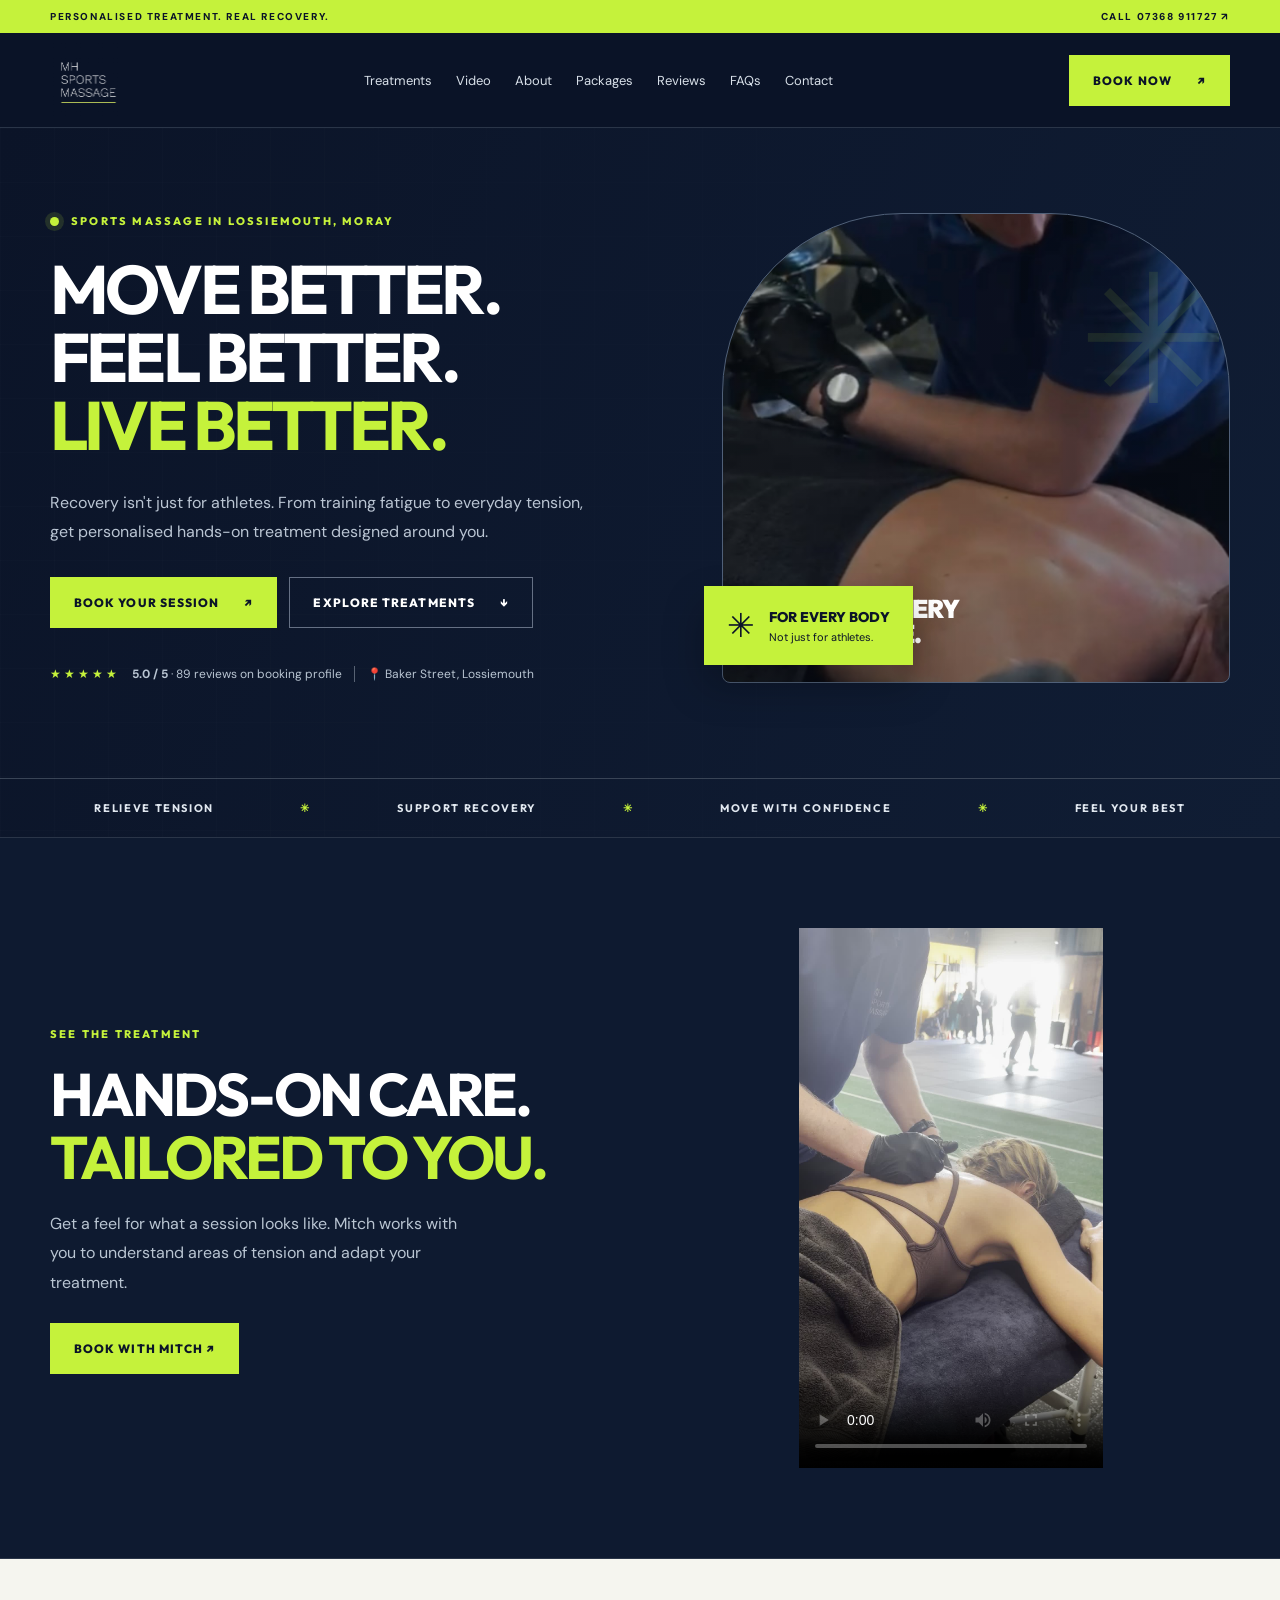
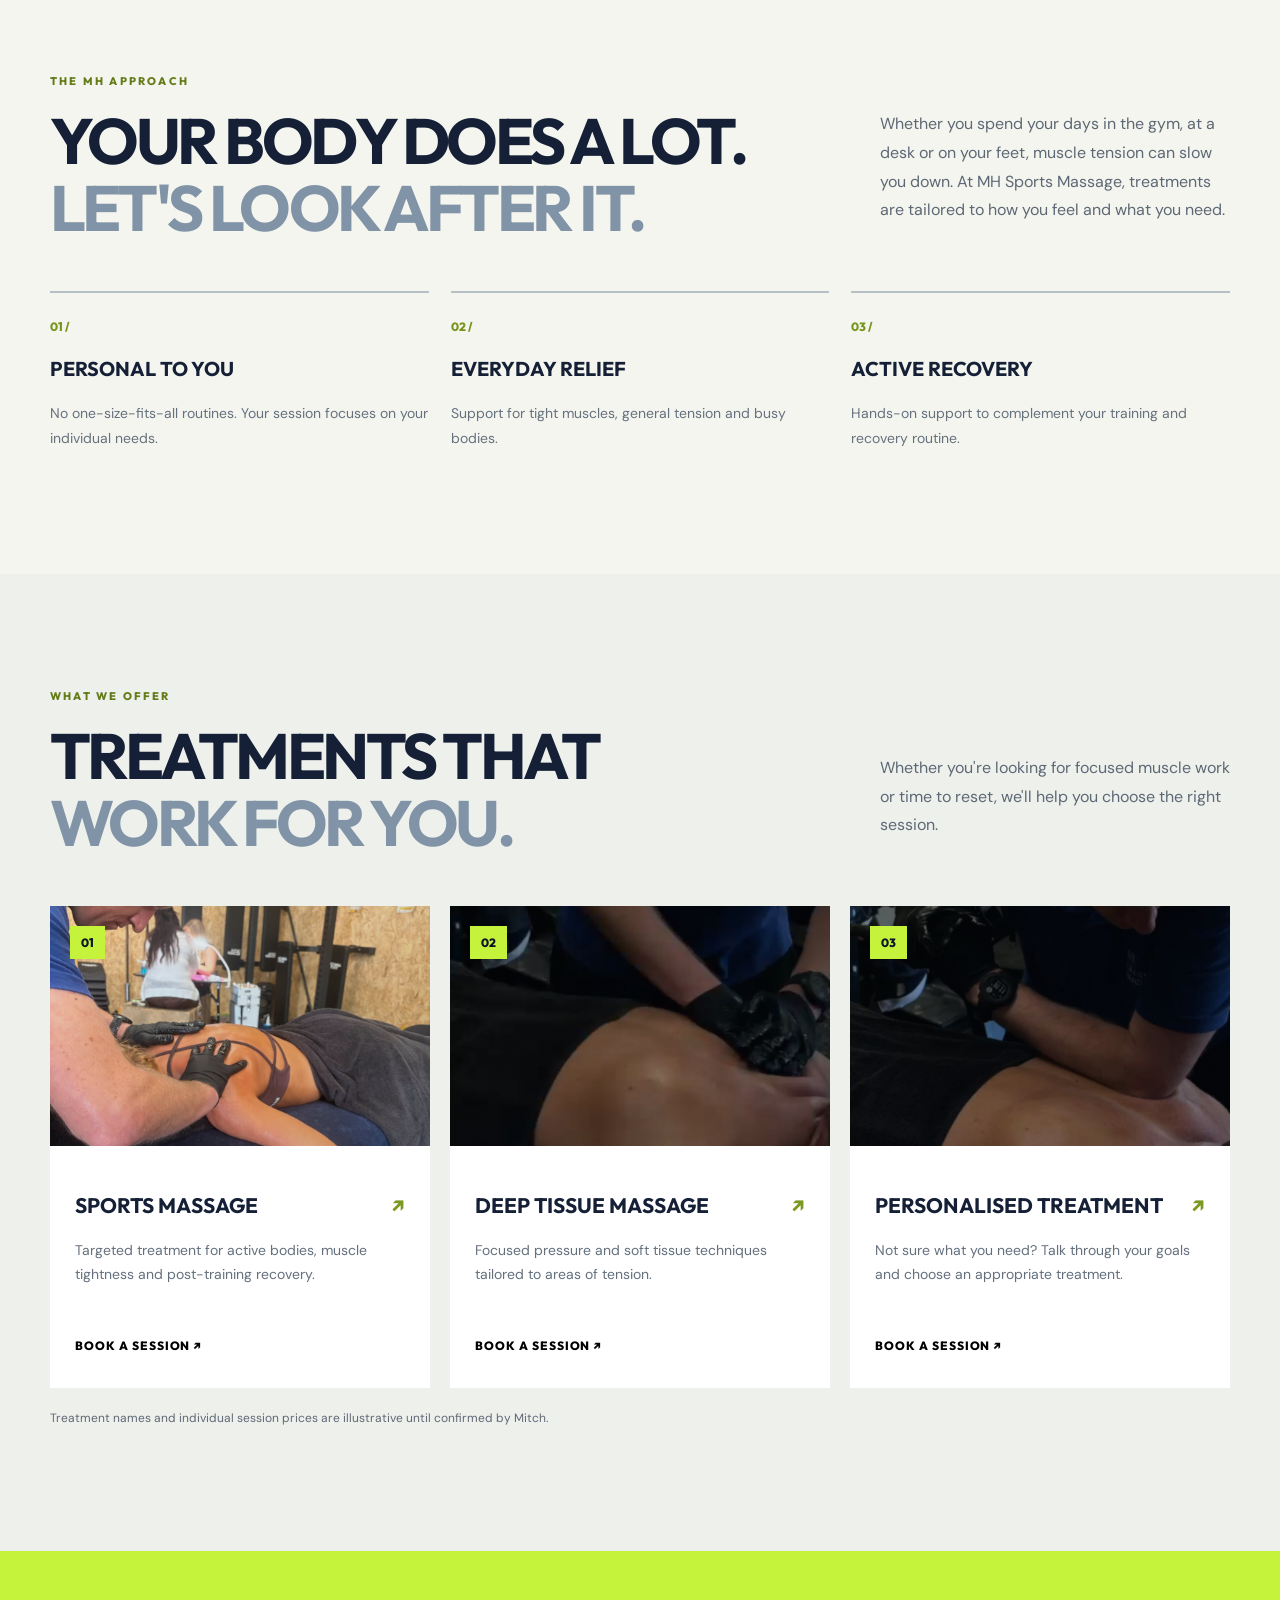
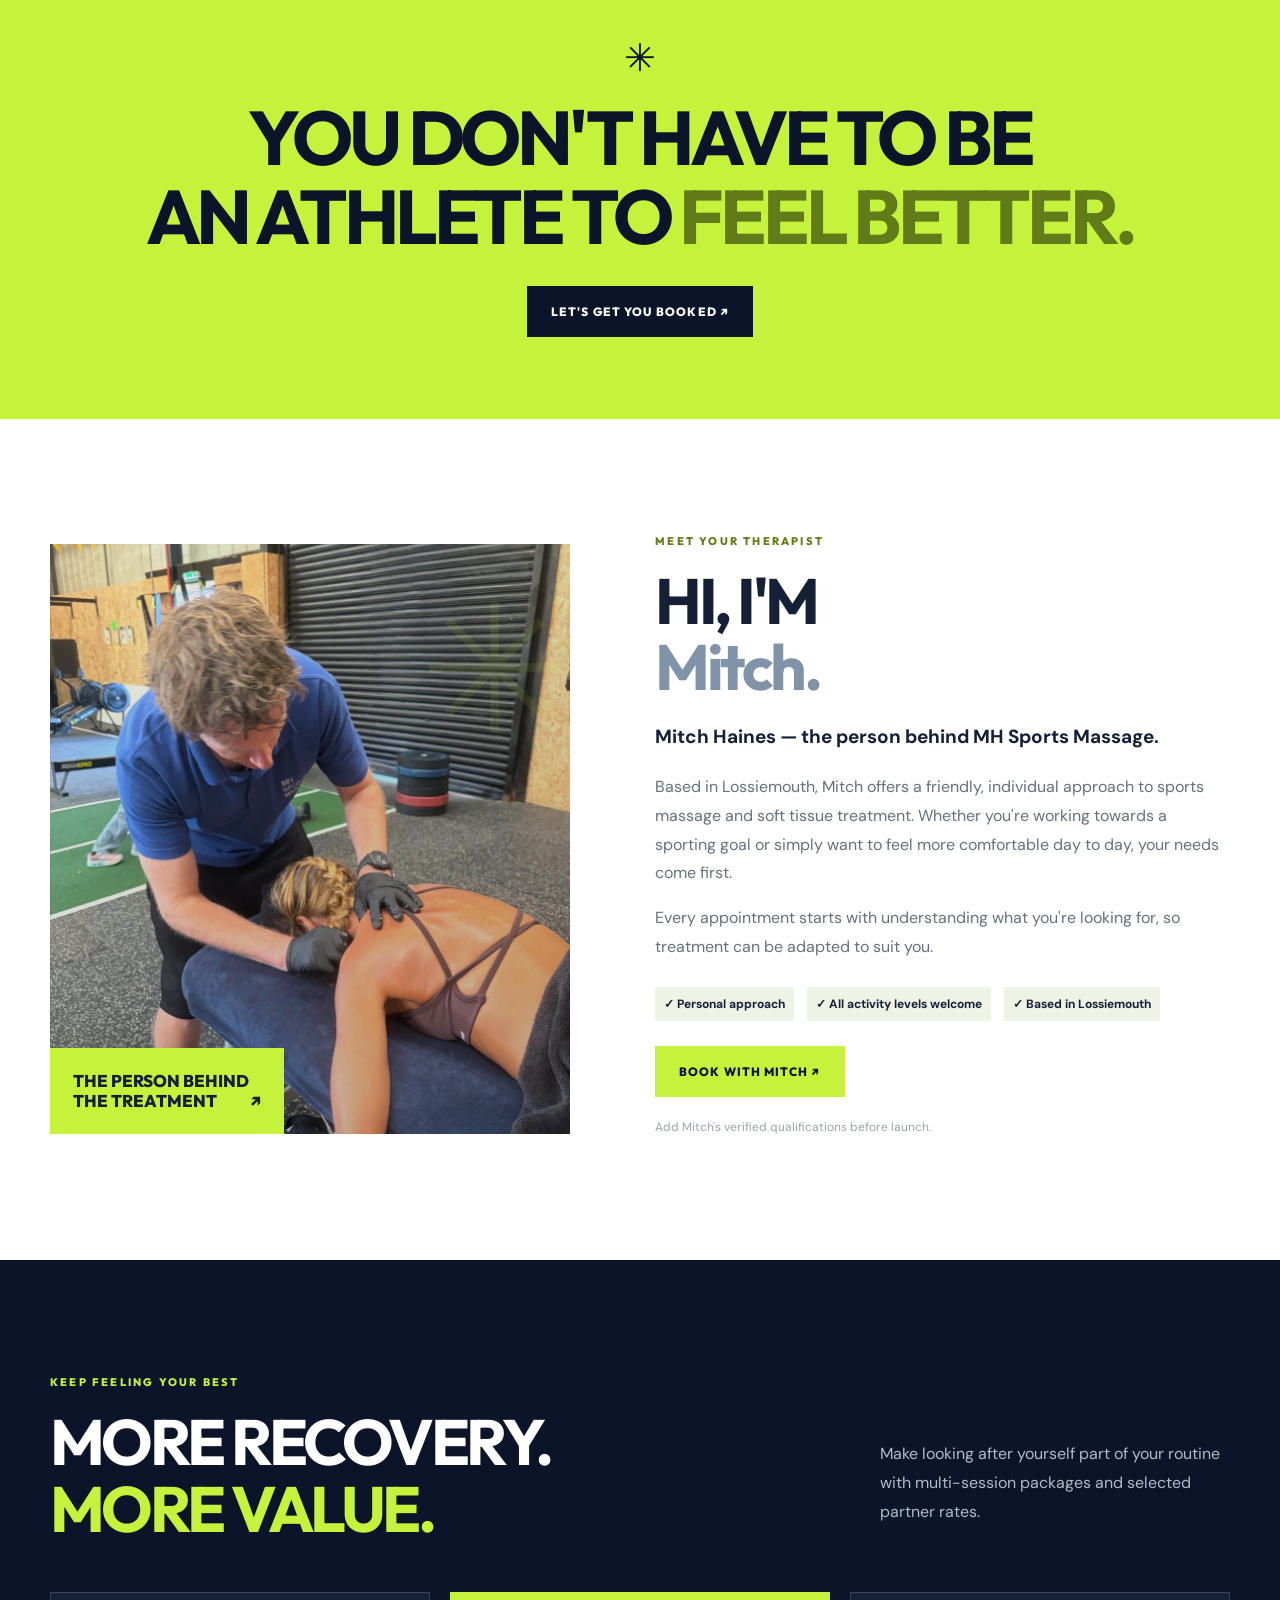
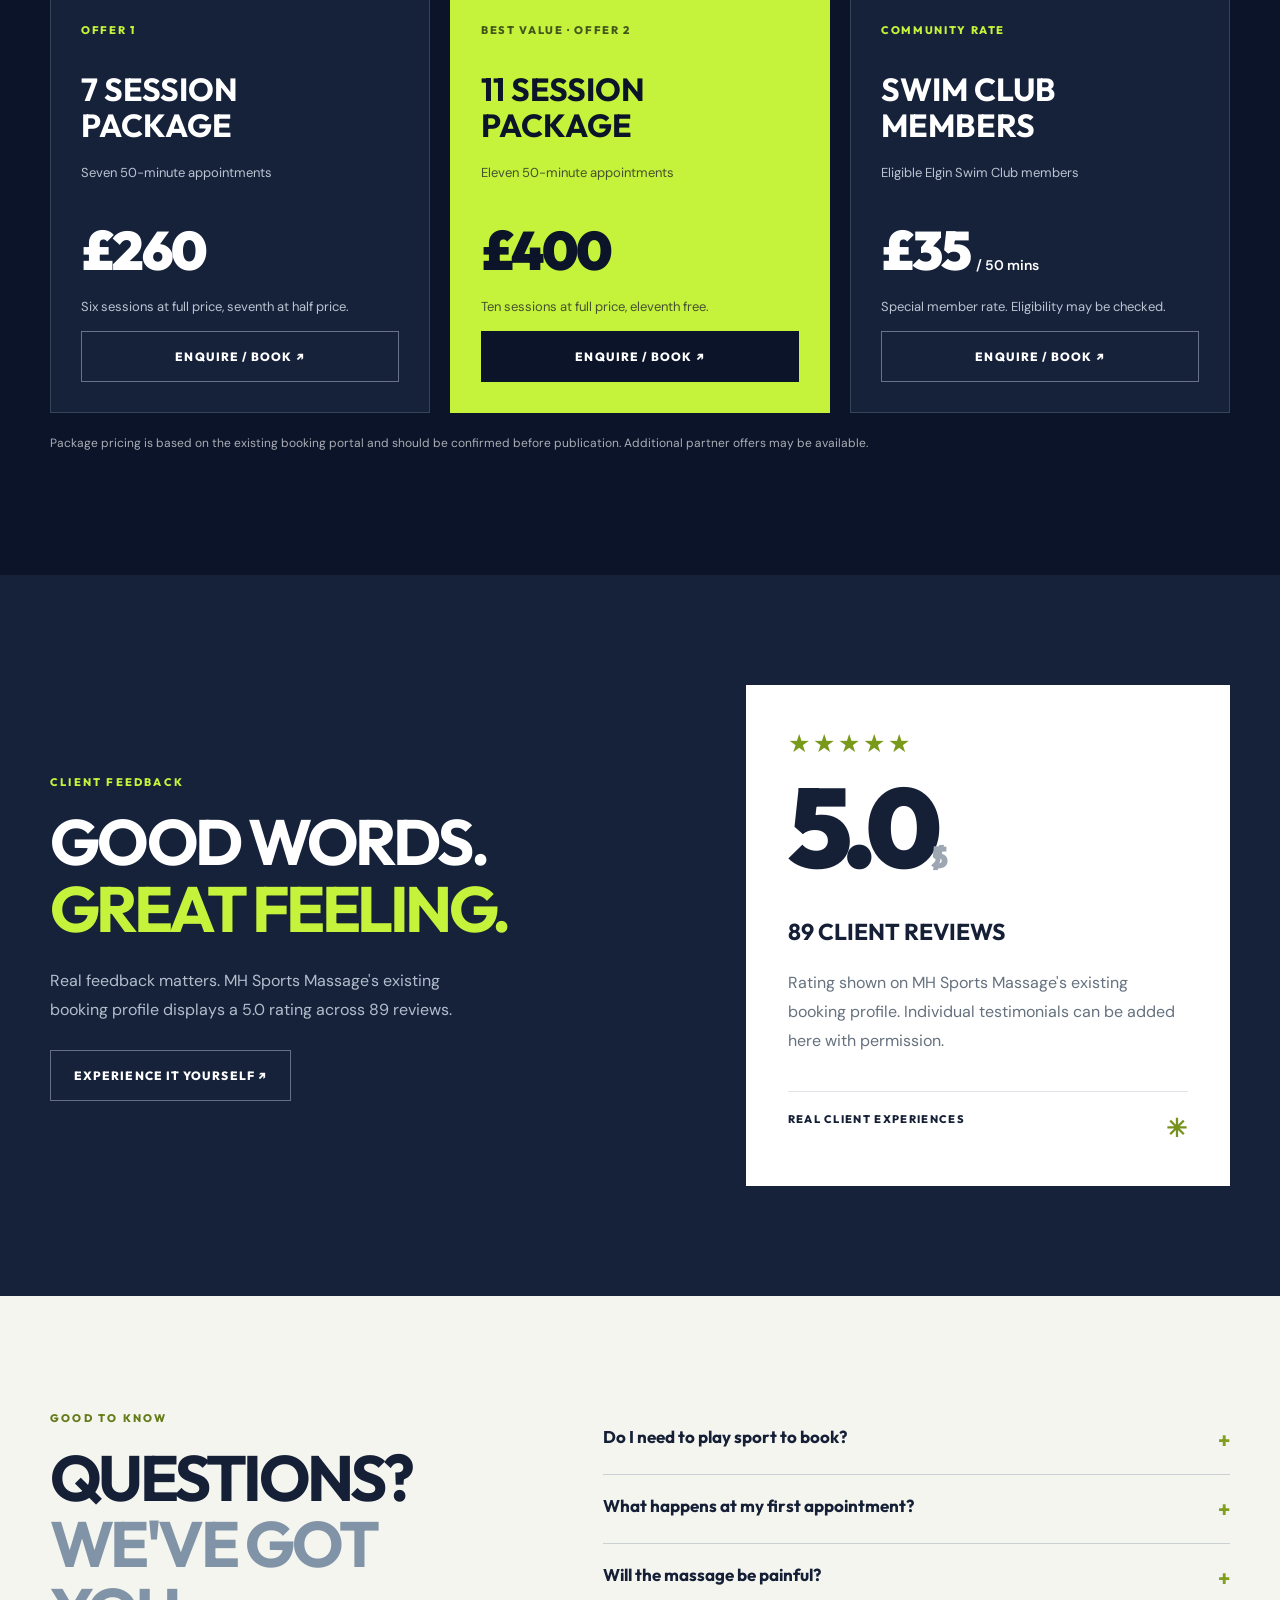
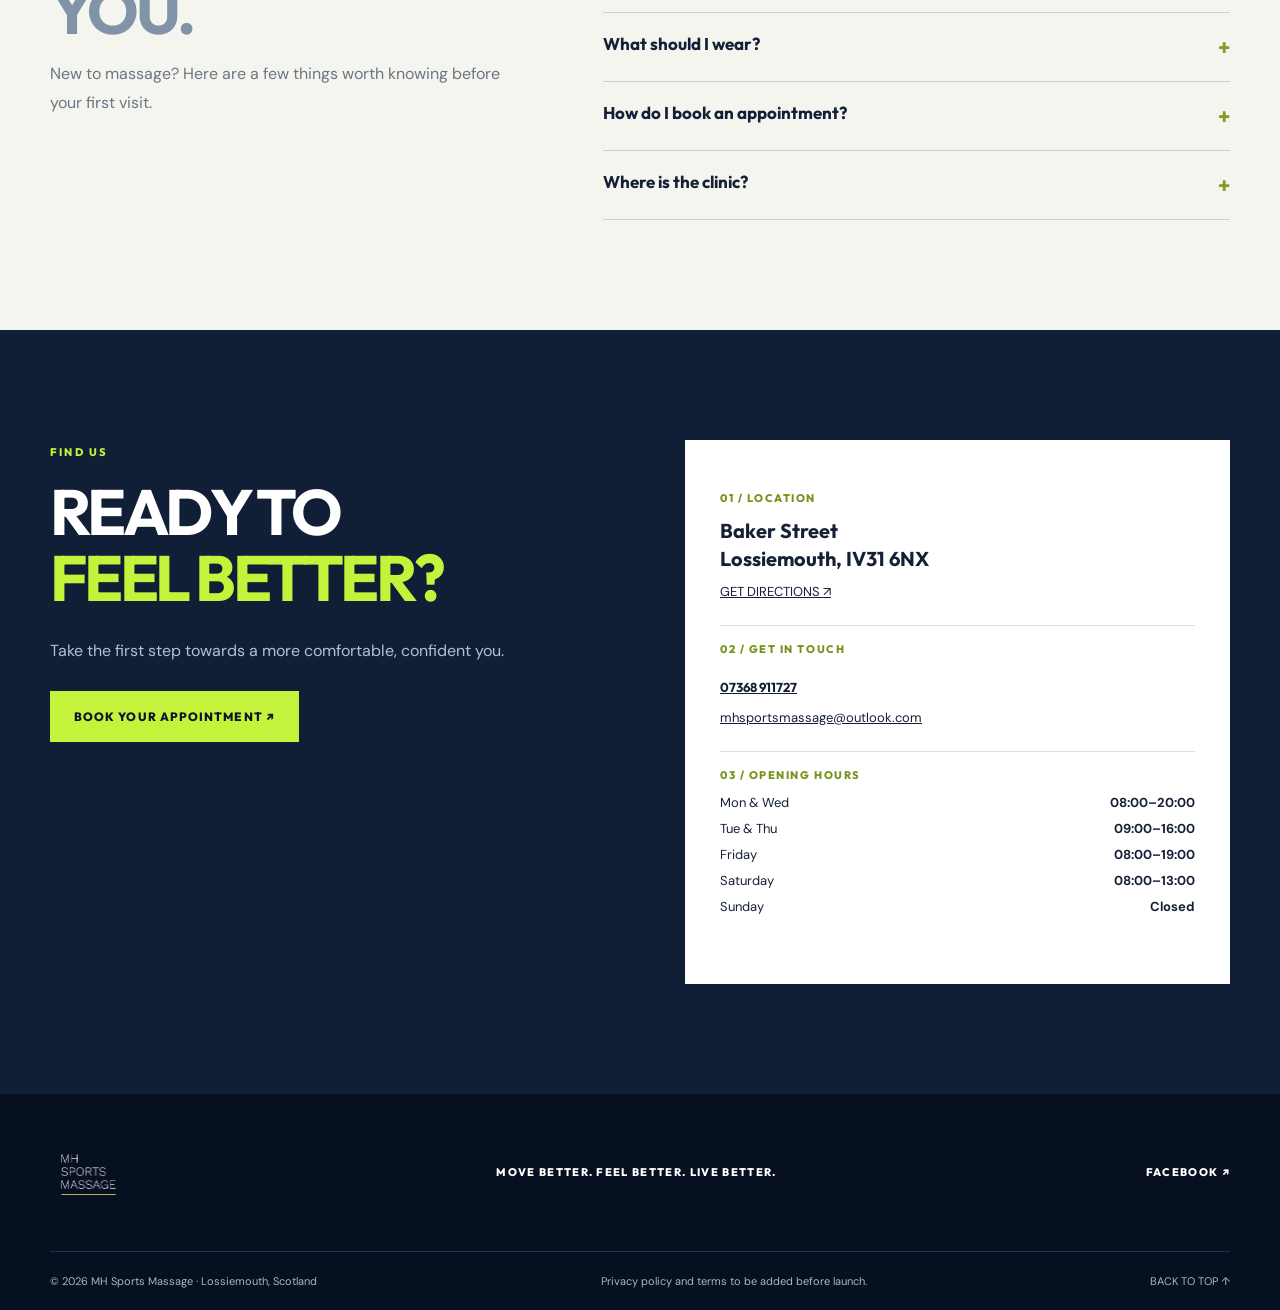
==== mh-sports-massage/index.html @ d638e4fa "Add files via upload" ====
<!doctype html>
<html lang="en-GB">
<head>
  <meta charset="utf-8">
  <meta name="viewport" content="width=device-width, initial-scale=1">
  <meta name="theme-color" content="#0b1428">
  <meta name="description" content="MH Sports Massage in Lossiemouth offers tailored sports massage and soft tissue treatments for athletes and everyday aches. Explore treatments, packages and book online.">
  <title>MH Sports Massage | Sports Massage in Lossiemouth</title>

  <link rel="preconnect" href="https://fonts.googleapis.com">
  <link rel="preconnect" href="https://fonts.gstatic.com" crossorigin>
  <link href="https://fonts.googleapis.com/css2?family=DM+Sans:wght@400;500;600;700&family=Outfit:wght@400;500;600;700;800;900&display=swap" rel="stylesheet">
  <link rel="stylesheet" href="styles.css">

  <script src="config.js" defer></script>
  <script src="script.js" defer></script>

  <style>
    /* Use the existing filenames in your assets folder. */
    .hero-photo {
      background-image:
        linear-gradient(150deg, #20334d22, #0b142877),
        url("assets/WhatsApp Image 2026-10-14 at 15.11.09.jpeg");
      background-position: center 35%;
    }

    .photo-one {
      background-image:
        linear-gradient(140deg, #1b2d4811, #0b142833),
        url("assets/IMG_7088.jpg");
      background-position: center 40%;
    }

    .photo-two {
      background-image:
        linear-gradient(140deg, #1b2d4811, #0b142833),
        url("assets/WhatsApp Image 2026-10-14 at 15.11.09 (2).jpeg");
      background-position: center 45%;
    }

    .photo-three {
      background-image:
        linear-gradient(140deg, #1b2d4811, #0b142833),
        url("assets/WhatsApp Image 2026-10-14 at 15.11.09 (1).jpeg");
      background-position: center 40%;
    }

    .about-image {
      background-image:
        linear-gradient(145deg, #1a304511, #0b142844),
        url("assets/IMG_7087.jpg");
      background-position: center 35%;
    }
  </style>
</head>

<body>
  <a class="skip" href="#main">Skip to content</a>

  <div class="topline">
    <span>PERSONALISED TREATMENT. REAL RECOVERY.</span>
    <a href="tel:+447368911727">CALL 07368 911727 ↗</a>
  </div>

  <header class="header" id="top">
    <div class="container navwrap">
      <a class="brand" href="#top" aria-label="MH Sports Massage home">
        <img
          class="brand-logo"
          src="assets/logo-transparent.png"
          alt="MH Sports Massage logo"
          width="56"
          height="56"
        >
      </a>

      <button
        class="menu-toggle"
        id="menu-toggle"
        aria-controls="nav"
        aria-expanded="false"
        aria-label="Open menu"
      >
        <span></span><span></span><span></span>
      </button>

      <nav class="nav" id="nav" aria-label="Main navigation">
        <a href="#services">Treatments</a>
        <a href="#in-action">Video</a>
        <a href="#about">About</a>
        <a href="#packages">Packages</a>
        <a href="#reviews">Reviews</a>
        <a href="#faq">FAQs</a>
        <a href="#contact">Contact</a>
      </nav>

      <button class="btn btn-lime nav-book" data-book>
        BOOK NOW <span>↗</span>
      </button>
    </div>
  </header>

  <main id="main">
    <section class="hero">
      <div class="hero-grid"></div>

      <div class="container hero-inner">
        <div class="hero-content">
          <div class="eyebrow">
            <span class="pulse"></span>
            SPORTS MASSAGE IN LOSSIEMOUTH, MORAY
          </div>

          <h1>
            MOVE BETTER.<br>
            FEEL BETTER.<br>
            <em>LIVE BETTER.</em>
          </h1>

          <p>
            Recovery isn't just for athletes. From training fatigue to
            everyday tension, get personalised hands-on treatment
            designed around you.
          </p>

          <div class="hero-actions">
            <button class="btn btn-lime" data-book>
              BOOK YOUR SESSION <span>↗</span>
            </button>
            <a class="btn btn-outline" href="#services">
              EXPLORE TREATMENTS <span>↓</span>
            </a>
          </div>

          <div class="hero-proof">
            <div class="stars">★★★★★</div>
            <span><b>5.0 / 5</b> · 89 reviews on booking profile</span>
            <span class="divider"></span>
            <span>📍 Baker Street, Lossiemouth</span>
          </div>
        </div>

        <div class="hero-art" aria-hidden="true">
          <div class="photo hero-photo">
            <span>YOUR RECOVERY<br>STARTS HERE.</span>
          </div>

          <div class="floating-note">
            <span class="mini-icon">✳</span>
            <div>
              <strong>FOR EVERY BODY</strong>
              <small>Not just for athletes.</small>
            </div>
          </div>
        </div>
      </div>

      <div class="hero-bottom">
        <span>RELIEVE TENSION</span>
        <span>✳</span>
        <span>SUPPORT RECOVERY</span>
        <span>✳</span>
        <span>MOVE WITH CONFIDENCE</span>
        <span>✳</span>
        <span>FEEL YOUR BEST</span>
      </div>
    </section>

    <section class="media-feature" id="in-action">
      <div class="container media-feature-grid">
        <div>
          <span class="kicker">SEE THE TREATMENT</span>
          <h2>HANDS-ON CARE.<br><span>TAILORED TO YOU.</span></h2>
          <p>
            Get a feel for what a session looks like. Mitch works with
            you to understand areas of tension and adapt your treatment.
          </p>
          <button class="btn btn-lime" data-book>
            BOOK WITH MITCH ↗
          </button>
        </div>

        <div class="media-video">
          <video
            controls
            playsinline
            preload="metadata"
            poster="assets/video-poster.jpg"
            aria-label="MH Sports Massage treatment demonstration"
          >
            <source src="assets/treatment-video.mp4" type="video/mp4">
            Your browser does not support HTML5 video.
          </video>
        </div>
      </div>
    </section>

    <section class="section intro">
      <div class="container">
        <div class="intro-head">
          <div>
            <span class="kicker">THE MH APPROACH</span>
            <h2>
              YOUR BODY DOES A LOT.<br>
              <span>LET'S LOOK AFTER IT.</span>
            </h2>
          </div>
          <p>
            Whether you spend your days in the gym, at a desk or on your
            feet, muscle tension can slow you down. At MH Sports Massage,
            treatments are tailored to how you feel and what you need.
          </p>
        </div>

        <div class="benefits">
          <div>
            <span>01 /</span>
            <h3>PERSONAL TO YOU</h3>
            <p>
              No one-size-fits-all routines. Your session focuses on
              your individual needs.
            </p>
          </div>

          <div>
            <span>02 /</span>
            <h3>EVERYDAY RELIEF</h3>
            <p>
              Support for tight muscles, general tension and busy bodies.
            </p>
          </div>

          <div>
            <span>03 /</span>
            <h3>ACTIVE RECOVERY</h3>
            <p>
              Hands-on support to complement your training and
              recovery routine.
            </p>
          </div>
        </div>
      </div>
    </section>

    <section class="section services" id="services">
      <div class="container">
        <div class="section-heading">
          <div>
            <span class="kicker">WHAT WE OFFER</span>
            <h2>TREATMENTS THAT<br><span>WORK FOR YOU.</span></h2>
          </div>
          <p>
            Whether you're looking for focused muscle work or time to
            reset, we'll help you choose the right session.
          </p>
        </div>

        <div class="service-grid">
          <article class="service-card">
            <div
              class="service-photo photo photo-one"
              role="img"
              aria-label="Mitch providing a shoulder sports massage"
            >
              <span class="service-num">01</span>
            </div>
            <div class="service-body">
              <h3>SPORTS MASSAGE <span>↗</span></h3>
              <p>
                Targeted treatment for active bodies, muscle tightness
                and post-training recovery.
              </p>
              <button class="text-link" data-book>
                BOOK A SESSION ↗
              </button>
            </div>
          </article>

          <article class="service-card">
            <div
              class="service-photo photo photo-two"
              role="img"
              aria-label="Mitch providing a back massage"
            >
              <span class="service-num">02</span>
            </div>
            <div class="service-body">
              <h3>DEEP TISSUE MASSAGE <span>↗</span></h3>
              <p>
                Focused pressure and soft tissue techniques tailored
                to areas of tension.
              </p>
              <button class="text-link" data-book>
                BOOK A SESSION ↗
              </button>
            </div>
          </article>

          <article class="service-card">
            <div
              class="service-photo photo photo-three"
              role="img"
              aria-label="Mitch providing a personalised shoulder treatment"
            >
              <span class="service-num">03</span>
            </div>
            <div class="service-body">
              <h3>PERSONALISED TREATMENT <span>↗</span></h3>
              <p>
                Not sure what you need? Talk through your goals and
                choose an appropriate treatment.
              </p>
              <button class="text-link" data-book>
                BOOK A SESSION ↗
              </button>
            </div>
          </article>
        </div>

        <p class="small-note">
          Treatment names and individual session prices are illustrative
          until confirmed by Mitch.
        </p>
      </div>
    </section>

    <section class="statement">
      <div class="container">
        <span>✳</span>
        <h2>
          YOU DON'T HAVE TO BE<br>
          AN ATHLETE TO <em>FEEL BETTER.</em>
        </h2>
        <button class="btn btn-dark" data-book>
          LET'S GET YOU BOOKED ↗
        </button>
      </div>
    </section>

    <section class="section about" id="about">
      <div class="container about-grid">
        <div
          class="about-image photo"
          role="img"
          aria-label="Mitch at work providing sports massage"
        >
          <div class="about-tag">
            THE PERSON BEHIND<br>
            THE TREATMENT <span>↗</span>
          </div>
        </div>

        <div class="about-copy">
          <span class="kicker">MEET YOUR THERAPIST</span>
          <h2>HI, I'M<br><span>Mitch.</span></h2>
          <p class="lead">
            Mitch Haines — the person behind MH Sports Massage.
          </p>
          <p>
            Based in Lossiemouth, Mitch offers a friendly, individual
            approach to sports massage and soft tissue treatment.
            Whether you're working towards a sporting goal or simply
            want to feel more comfortable day to day, your needs come first.
          </p>
          <p>
            Every appointment starts with understanding what you're
            looking for, so treatment can be adapted to suit you.
          </p>

          <div class="about-points">
            <span>✓ Personal approach</span>
            <span>✓ All activity levels welcome</span>
            <span>✓ Based in Lossiemouth</span>
          </div>

          <button class="btn btn-lime" data-book>
            BOOK WITH MITCH ↗
          </button>

          <p class="small-note">
            Add Mitch's verified qualifications before launch.
          </p>
        </div>
      </div>
    </section>

    <section class="section packages" id="packages">
      <div class="container">
        <div class="section-heading">
          <div>
            <span class="kicker">KEEP FEELING YOUR BEST</span>
            <h2>MORE RECOVERY.<br><span>MORE VALUE.</span></h2>
          </div>
          <p>
            Make looking after yourself part of your routine with
            multi-session packages and selected partner rates.
          </p>
        </div>

        <div class="package-grid">
          <article class="package-card">
            <span class="package-label">OFFER 1</span>
            <h3>7 SESSION<br>PACKAGE</h3>
            <p>Seven 50-minute appointments</p>
            <div class="price">£260</div>
            <p class="package-detail">
              Six sessions at full price, seventh at half price.
            </p>
            <button class="btn btn-outline-light" data-book>
              ENQUIRE / BOOK ↗
            </button>
          </article>

          <article class="package-card featured">
            <span class="package-label">BEST VALUE · OFFER 2</span>
            <h3>11 SESSION<br>PACKAGE</h3>
            <p>Eleven 50-minute appointments</p>
            <div class="price">£400</div>
            <p class="package-detail">
              Ten sessions at full price, eleventh free.
            </p>
            <button class="btn btn-dark" data-book>
              ENQUIRE / BOOK ↗
            </button>
          </article>

          <article class="package-card">
            <span class="package-label">COMMUNITY RATE</span>
            <h3>SWIM CLUB<br>MEMBERS</h3>
            <p>Eligible Elgin Swim Club members</p>
            <div class="price">£35 <small>/ 50 mins</small></div>
            <p class="package-detail">
              Special member rate. Eligibility may be checked.
            </p>
            <button class="btn btn-outline-light" data-book>
              ENQUIRE / BOOK ↗
            </button>
          </article>
        </div>

        <p class="small-note">
          Package pricing is based on the existing booking portal and
          should be confirmed before publication. Additional partner
          offers may be available.
        </p>
      </div>
    </section>

    <section class="section reviews" id="reviews">
      <div class="container reviews-layout">
        <div>
          <span class="kicker">CLIENT FEEDBACK</span>
          <h2>GOOD WORDS.<br><span>GREAT FEELING.</span></h2>
          <p>
            Real feedback matters. MH Sports Massage's existing booking
            profile displays a 5.0 rating across 89 reviews.
          </p>
          <button class="btn btn-outline" data-book>
            EXPERIENCE IT YOURSELF ↗
          </button>
        </div>

        <div class="review-card">
          <div class="stars">★★★★★</div>
          <div class="review-number">5.0<span>/ 5</span></div>
          <h3>89 CLIENT REVIEWS</h3>
          <p>
            Rating shown on MH Sports Massage's existing booking profile.
            Individual testimonials can be added here with permission.
          </p>
          <div class="review-bottom">
            REAL CLIENT EXPERIENCES <span>✳</span>
          </div>
        </div>
      </div>
    </section>

    <section class="section faq" id="faq">
      <div class="container faq-grid">
        <div>
          <span class="kicker">GOOD TO KNOW</span>
          <h2>QUESTIONS?<br><span>WE'VE GOT YOU.</span></h2>
          <p>
            New to massage? Here are a few things worth knowing before
            your first visit.
          </p>
        </div>

        <div class="faq-list">
          <details>
            <summary>
              Do I need to play sport to book? <span>+</span>
            </summary>
            <p>
              Not at all. Sports massage can be suitable for people with
              everyday muscle tension as well as active individuals.
              Mitch can discuss your goals before treatment.
            </p>
          </details>

          <details>
            <summary>
              What happens at my first appointment? <span>+</span>
            </summary>
            <p>
              You'll discuss your needs and relevant health history before
              treatment. Mitch can explain the techniques and agree on
              an approach you're comfortable with.
            </p>
          </details>

          <details>
            <summary>
              Will the massage be painful? <span>+</span>
            </summary>
            <p>
              Pressure is tailored to you. Let Mitch know if anything
              feels uncomfortable; treatment shouldn't require you to
              push through significant pain.
            </p>
          </details>

          <details>
            <summary>
              What should I wear? <span>+</span>
            </summary>
            <p>
              Comfortable clothing is a good starting point. Mitch can
              explain what access is needed for the treatment area while
              maintaining your privacy.
            </p>
          </details>

          <details>
            <summary>
              How do I book an appointment? <span>+</span>
            </summary>
            <p>
              Use any Book Now button on this website to open the online
              booking system when it has been connected, or call
              <a href="tel:+447368911727">07368 911727</a>.
            </p>
          </details>

          <details>
            <summary>Where is the clinic? <span>+</span></summary>
            <p>
              MH Sports Massage is based on Baker Street, Lossiemouth,
              IV31 6NX.
            </p>
          </details>
        </div>
      </div>
    </section>

    <section class="section contact" id="contact">
      <div class="container contact-grid">
        <div>
          <span class="kicker">FIND US</span>
          <h2>READY TO<br><span>FEEL BETTER?</span></h2>
          <p>
            Take the first step towards a more comfortable, confident you.
          </p>
          <button class="btn btn-lime" data-book>
            BOOK YOUR APPOINTMENT ↗
          </button>
        </div>

        <div class="contact-card">
          <div>
            <span>01 / LOCATION</span>
            <strong>Baker Street<br>Lossiemouth, IV31 6NX</strong>
            <a
              href="https://www.google.com/maps/search/?api=1&query=Baker+Street+Lossiemouth+IV31+6NX"
              target="_blank"
              rel="noopener noreferrer"
            >
              GET DIRECTIONS ↗
            </a>
          </div>

          <div>
            <span>02 / GET IN TOUCH</span>
            <strong>
              <a href="tel:+447368911727">07368 911727</a>
            </strong>
            <a href="mailto:mhsportsmassage@outlook.com">
              mhsportsmassage@outlook.com
            </a>
          </div>

          <div>
            <span>03 / OPENING HOURS</span>
            <ul class="hours">
              <li>Mon &amp; Wed <b>08:00–20:00</b></li>
              <li>Tue &amp; Thu <b>09:00–16:00</b></li>
              <li>Friday <b>08:00–19:00</b></li>
              <li>Saturday <b>08:00–13:00</b></li>
              <li>Sunday <b>Closed</b></li>
            </ul>
          </div>
        </div>
      </div>
    </section>
  </main>

  <footer>
    <div class="container footer-top">
      <a class="brand" href="#top">
        <img
          class="brand-logo"
          src="assets/logo-transparent.png"
          alt="MH Sports Massage logo"
          width="56"
          height="56"
        >
      </a>

      <p>MOVE BETTER. FEEL BETTER. LIVE BETTER.</p>

      <a
        href="https://www.facebook.com/share/1FNnqT8bEd/"
        target="_blank"
        rel="noopener noreferrer"
      >
        FACEBOOK ↗
      </a>
    </div>

    <div class="container footer-bottom">
      <span>
        © <span id="year"></span> MH Sports Massage · Lossiemouth, Scotland
      </span>
      <span>Privacy policy and terms to be added before launch.</span>
      <a href="#top">BACK TO TOP ↑</a>
    </div>
  </footer>

  <dialog
    id="booking-dialog"
    class="booking-dialog"
    aria-labelledby="booking-title"
  >
    <div class="dialog-head">
      <div>
        <span class="kicker">MH SPORTS MASSAGE</span>
        <h2 id="booking-title">BOOK YOUR SESSION</h2>
      </div>
      <button
        id="close-booking"
        class="close-dialog"
        aria-label="Close booking"
      >
        ✕
      </button>
    </div>

    <div id="booking-content" class="booking-content">
      <p>
        Online booking is being connected. In the meantime, please
---- mh-sports-massage/styles.css ----
:root{--navy:#0b1428;--navy2:#111e35;--lime:#c5f23b;--cream:#f5f5ef;--ink:#152037;--muted:#a9b4c3;--line:#2a3548}*{box-sizing:border-box}html{scroll-behavior:smooth;scroll-padding-top:90px}body{margin:0;background:var(--navy);color:#fff;font-family:'DM Sans',sans-serif}button,a{font:inherit}button{cursor:pointer}a{color:inherit;text-decoration:none}button:focus-visible,a:focus-visible,summary:focus-visible{outline:3px solid var(--lime);outline-offset:4px}.container{width:min(1180px,calc(100% - 48px));margin:auto}.skip{position:absolute;top:-100px;left:10px;background:#fff;color:#000;padding:10px;z-index:100}.skip:focus{top:10px}.topline{display:flex;justify-content:space-between;padding:10px max(24px,calc((100vw - 1180px)/2));background:var(--lime);color:var(--navy);font-size:10px;font-weight:800;letter-spacing:.16em}.header{position:sticky;top:0;z-index:50;background:rgba(11,20,40,.97);border-bottom:1px solid var(--line);backdrop-filter:blur(16px)}.navwrap{height:82px;display:flex;align-items:center;justify-content:space-between;gap:24px}.brand{display:flex;align-items:center;gap:11px;flex-shrink:0}.brand-mark{position:relative;display:grid;place-items:center;width:47px;height:47px;border:2px solid var(--lime);font:800 21px Outfit;border-radius:50%}.mark-line{position:absolute;bottom:9px;width:23px;height:2px;background:var(--lime)}.brand-words{font:800 15px/1.05 Outfit;letter-spacing:.08em}.brand-words strong{display:block;color:var(--lime);font-size:11px;letter-spacing:.23em;margin-top:5px}.nav{display:flex;gap:24px;align-items:center}.nav a{font-size:13px;color:#d8e0e9}.nav a:hover,.text-link:hover{color:var(--lime)}.btn{display:inline-flex;justify-content:center;align-items:center;gap:25px;border:1px solid transparent;padding:17px 23px;font:800 12px Outfit;letter-spacing:.09em;transition:transform .2s,background .2s;text-align:center}.btn:hover{transform:translateY(-3px)}.btn-lime{background:var(--lime);color:var(--navy)}.btn-lime:hover{background:#d9ff67}.btn-outline{border-color:#657084;background:transparent;color:white}.btn-outline-light{border-color:#697387;color:white;background:transparent;width:100%}.btn-dark{background:var(--navy);color:#fff}.menu-toggle{display:none}.hero{position:relative;overflow:hidden;background:linear-gradient(115deg,#0b1428,#101d34)}.hero-grid{position:absolute;inset:0;opacity:.25;background-image:linear-gradient(#ffffff0c 1px,transparent 1px),linear-gradient(90deg,#ffffff0c 1px,transparent 1px);background-size:54px 54px;mask-image:linear-gradient(to right,black,transparent)}.hero-inner{min-height:650px;display:grid;grid-template-columns:1.1fr .9fr;align-items:center;gap:60px;padding-top:70px;padding-bottom:80px;position:relative}.eyebrow,.kicker{font:800 11px Outfit;letter-spacing:.2em;color:var(--lime)}.eyebrow{display:flex;align-items:center;gap:12px}.pulse{height:9px;width:9px;background:var(--lime);border-radius:50%;box-shadow:0 0 0 5px #c5f23b20}.hero h1,h2,h3{font-family:Outfit,sans-serif}.hero h1{font-size:clamp(50px,6.5vw,93px);letter-spacing:-.065em;line-height:.99;margin:28px 0}.hero h1 em,.statement h2 em{font-style:normal;color:var(--lime)}.hero-content>p{font-size:16px;line-height:1.85;max-width:540px;color:#bac5d3}.hero-actions{display:flex;gap:12px;flex-wrap:wrap;margin-top:30px}.hero-proof{display:flex;gap:12px;align-items:center;flex-wrap:wrap;margin-top:38px;color:#b9c5d2;font-size:12px}.stars{color:var(--lime);letter-spacing:3px}.divider{height:16px;width:1px;background:#576273}.hero-art{position:relative;min-width:0}.photo{background-color:#1b2b42;background-position:center;background-size:cover;position:relative;overflow:hidden}.hero-photo{height:470px;border-radius:180px 180px 8px 8px;background-image:linear-gradient(150deg,#20334d80,#0b1428cf),url('assets/treatment-hero.jpg');border:1px solid #506078}.hero-photo:after,.about-image:after{content:'✳';font-size:180px;color:#c5f23b18;position:absolute;right:0;top:10px}.hero-photo>span{position:absolute;bottom:35px;left:32px;font:900 33px/1 Outfit;letter-spacing:-.04em}.floating-note{position:absolute;bottom:28px;left:-40px;background:var(--lime);color:var(--navy);padding:18px 23px;display:flex;align-items:center;gap:14px;box-shadow:0 20px 40px #0004}.mini-icon{font-size:33px}.floating-note strong,.floating-note small{display:block}.floating-note strong{font:800 14px Outfit}.floating-note small{font-size:11px;margin-top:4px}.hero-bottom{border-top:1px solid #394456;display:flex;justify-content:space-evenly;gap:12px;align-items:center;padding:22px 20px;color:#e1e8f0;font:700 11px Outfit;letter-spacing:.15em;flex-wrap:wrap}.hero-bottom span:nth-child(even){color:var(--lime)}.section{padding:110px 0}.intro{background:var(--cream);color:var(--ink)}.intro .kicker,.services .kicker,.about .kicker,.faq .kicker{color:#647b19}.intro-head,.section-heading{display:flex;align-items:end;justify-content:space-between;gap:60px;margin-bottom:50px}.intro h2,.section-heading h2,.about h2,.reviews h2,.faq h2,.contact h2{font-size:clamp(38px,5vw,67px);line-height:1.04;letter-spacing:-.055em;margin:18px 0 0}.intro h2 span,.section-heading h2 span,.about h2 span,.reviews h2 span,.faq h2 span,.contact h2 span{color:#8193a6}.intro-head>p,.section-heading>p{max-width:350px;line-height:1.8;color:#5d6875}.benefits{display:grid;grid-template-columns:repeat(3,1fr);gap:22px}.benefits>div{border-top:2px solid #b6c1c6;padding-top:22px}.benefits span{font:800 12px Outfit;color:#78951d}.benefits h3{font-size:20px}.benefits p{line-height:1.75;color:#66717e;font-size:14px}.services{background:#eef0ec;color:var(--ink)}.service-grid{display:grid;grid-template-columns:repeat(3,1fr);gap:20px}.service-card{background:#fff}.service-photo{height:240px;background-image:linear-gradient(140deg,#263b56,#0b1428);display:flex;align-items:flex-start;padding:20px}.photo-one{background-image:linear-gradient(140deg,#1b2d48a8,#0b1428c7),url('assets/IMG_7088.jpg')}.photo-two{background-image:linear-gradient(140deg,#1b2d48a8,#0b1428c7),url('assets/treatment-back.jpg')}.photo-three{background-image:linear-gradient(140deg,#1b2d48a8,#0b1428c7),url('assets/treatment-shoulder.jpg')}.service-num{background:var(--lime);color:var(--navy);font:800 12px Outfit;padding:9px 11px}.service-body{padding:25px}.service-body h3{font-size:21px;display:flex;justify-content:space-between;gap:10px}.service-body h3 span{color:#7c981e}.service-body p{font-size:14px;line-height:1.7;color:#64707e;min-height:75px}.text-link{border:0;background:transparent;padding:10px 0;font:800 12px Outfit;letter-spacing:.08em}.small-note{font-size:12px;line-height:1.7;opacity:.65;margin-top:20px}.statement{background:var(--lime);color:var(--navy);text-align:center;padding:82px 0}.statement .container>span{font-size:38px}.statement h2{font-size:clamp(38px,6vw,76px);line-height:1.04;letter-spacing:-.055em;margin:15px 0 30px}.statement h2 em{color:#627b19}.about{background:#fff;color:var(--ink)}.about-grid{display:grid;grid-template-columns:.95fr 1.05fr;gap:85px;align-items:center}.about-image{height:590px;background-image:linear-gradient(145deg,#1a3045a8,#0b1428c9),url('assets/IMG_7089.jpg');background-position:center}.about-tag{position:absolute;bottom:0;left:0;background:var(--lime);padding:23px;font:800 17px/1.2 Outfit}.about-tag span{margin-left:30px}.about-copy>p{line-height:1.8;color:#65717c}.about-copy .lead{font-size:19px;color:var(--ink);font-weight:700}.about-points{display:flex;flex-wrap:wrap;gap:13px;margin:25px 0}.about-points span{font-size:12px;font-weight:700;padding:9px;background:#eff3e6}.packages{background:var(--navy)}.packages .section-heading>p{color:#aebdca}.packages .section-heading h2 span,.reviews h2 span,.contact h2 span{color:var(--lime)}.package-grid{display:grid;grid-template-columns:repeat(3,1fr);gap:20px}.package-card{background:#15223a;border:1px solid #36445a;padding:30px;display:flex;flex-direction:column;min-height:410px}.package-card.featured{background:var(--lime);color:var(--navy);border-color:var(--lime)}.package-label{font:800 11px Outfit;letter-spacing:.15em;color:var(--lime)}.featured .package-label{color:#43571c}.package-card h3{font-size:32px;line-height:1.1;margin:35px 0 8px}.package-card>p{color:#bac4d1;font-size:13px}.featured>p{color:#45512e}.price{font:900 54px Outfit;letter-spacing:-.05em;margin:22px 0 0}.price small{font:600 14px 'DM Sans',sans-serif;letter-spacing:0}.package-detail{flex:1;line-height:1.6}.reviews{background:#15223a}.reviews-layout{display:grid;grid-template-columns:1fr .8fr;gap:90px;align-items:center}.reviews-layout>div:first-child p{max-width:430px;color:#b2becc;line-height:1.8;margin:25px 0}.review-card{background:#fff;color:var(--ink);padding:42px}.review-card .stars{color:#79991b;font-size:25px}.review-number{font:900 112px Outfit;letter-spacing:-.08em;line-height:1.2}.review-number span{font-size:30px;color:#9ca7b3}.review-card h3{font-size:23px}.review-card p{color:#65717e;line-height:1.8}.review-bottom{border-top:1px solid #e1e5e9;padding-top:20px;margin-top:35px;font:800 11px Outfit;letter-spacing:.12em;display:flex;justify-content:space-between}.review-bottom span{color:#77911d;font-size:25px}.faq{background:var(--cream);color:var(--ink)}.faq-grid{display:grid;grid-template-columns:.85fr 1.15fr;gap:90px}.faq-grid>div:first-child p{line-height:1.8;color:#6b7682}.faq-list details{border-bottom:1px solid #cbd0d4;padding:20px 0}.faq-list summary{cursor:pointer;font:700 17px Outfit;list-style:none;display:flex;justify-content:space-between;gap:15px}.faq-list summary::-webkit-details-marker{display:none}.faq-list summary span{color:#819e21;font-size:22px}.faq-list details[open] summary span{transform:rotate(45deg)}.faq-list details p{color:#66717e;line-height:1.8;font-size:14px;max-width:570px}.contact{background:#111f36}.contact-grid{display:grid;grid-template-columns:1fr 1fr;gap:90px}.contact-grid>div:first-child p{color:#b5c0ce;line-height:1.8;margin:25px 0}.contact-card{background:#fff;color:var(--ink);padding:35px}.contact-card>div{border-bottom:1px solid #dce1e4;padding:16px 0 24px}.contact-card>div:last-child{border:0}.contact-card span{display:block;color:#77941c;font:800 11px Outfit;letter-spacing:.14em;margin-bottom:12px}.contact-card strong{display:block;font:700 20px/1.4 Outfit}.contact-card a{display:inline-block;margin-top:10px;font-size:13px;text-decoration:underline}.hours{padding:0;list-style:none;margin:10px 0}.hours li{display:flex;justify-content:space-between;gap:20px;font-size:13px;margin:9px 0}.hours b{font-weight:700}footer{background:#071021}.footer-top{display:flex;align-items:center;justify-content:space-between;gap:25px;padding:40px 0;border-bottom:1px solid #263147}.footer-top p,.footer-top>a:last-child{font:800 11px Outfit;letter-spacing:.12em}.footer-bottom{display:flex;justify-content:space-between;gap:20px;padding:22px 0;color:#aab6c4;font-size:11px}.booking-dialog{width:min(800px,calc(100% - 28px));max-height:90vh;border:1px solid #516079;background:#101e35;color:white;padding:0;box-shadow:0 30px 100px #000b}.booking-dialog::backdrop{background:#030914d9}.dialog-head{padding:25px;display:flex;justify-content:space-between;align-items:start;border-bottom:1px solid #344158}.dialog-head h2{font-size:27px;margin:10px 0 0}.close-dialog{background:none;border:1px solid #5a677c;color:white;padding:10px 14px}.booking-content{padding:28px}.booking-content p{line-height:1.8;color:#cad4df}.booking-frame{display:block;width:100%;height:min(65vh,680px);border:0;background:white}@media(max-width:1050px){.nav{gap:13px}.nav a{font-size:12px}.hero-inner{gap:30px}.about-grid{gap:45px}}@media(max-width:850px){.nav{display:none;position:absolute;top:82px;left:0;right:0;background:var(--navy);padding:25px;flex-direction:column;align-items:stretch;border-bottom:1px solid #344158}.nav.open{display:flex}.menu-toggle{display:flex;flex-direction:column;gap:5px;background:none;border:0;padding:10px;margin-left:auto}.menu-toggle span{display:block;width:24px;height:2px;background:white}.nav-book{padding:13px}.hero-inner,.about-grid,.reviews-layout,.faq-grid,.contact-grid{grid-template-columns:1fr}.hero-inner{padding-top:65px}.hero-art{max-width:520px;width:100%;margin:auto}.floating-note{left:0}.about-image{height:430px}.service-grid,.package-grid,.benefits{grid-template-columns:1fr 1fr}.section-heading,.intro-head{align-items:start;flex-direction:column;gap:10px}.faq-grid,.contact-grid,.reviews-layout{gap:40px}}@media(max-width:600px){.container{width:min(100% - 32px,1180px)}.topline{padding:10px 16px;font-size:9px;gap:10px}.topline span{max-width:170px}.navwrap{height:70px}.nav{top:70px}.brand-words{font-size:12px}.brand-mark{width:40px;height:40px}.nav-book{font-size:10px;padding:12px 10px;gap:6px}.hero-inner{padding:50px 0}.hero h1{font-size:clamp(46px,11vw,65px)}.hero-actions .btn{width:100%}.hero-photo{height:330px;border-radius:130px 130px 5px 5px}.hero-photo>span{font-size:25px}.floating-note{bottom:10px;padding:12px}.hero-bottom{font-size:9px}.section{padding:75px 0}.service-grid,.package-grid,.benefits{grid-template-columns:1fr}.service-body p{min-height:0}.statement{padding:65px 0}.about-image{height:370px}.review-number{font-size:86px}.footer-top,.footer-bottom{flex-direction:column;align-items:flex-start}.footer-top p{line-height:1.5}.contact-card{padding:23px}}

/* Authentic MH Sports Massage media */
.brand-logo{width:58px;height:58px;object-fit:cover;border-radius:50%;border:1px solid #66738b;display:block}
.hero-photo{background-image:linear-gradient(150deg,#20334d33,#0b1428aa),url('assets/treatment-hero.jpg');background-position:center 38%}
.photo-one{background-image:linear-gradient(140deg,#1b2d4833,#0b142855),url('assets/IMG_7088.jpg')}.photo-two{background-image:linear-gradient(140deg,#1b2d4833,#0b142855),url('assets/treatment-back.jpg')}.photo-three{background-image:linear-gradient(140deg,#1b2d4833,#0b142855),url('assets/treatment-shoulder.jpg')}.about-image{background-image:linear-gradient(145deg,#1a304522,#0b142866),url('assets/IMG_7089.jpg');background-position:center 40%}
.media-feature{background:#0e1a30;padding:90px 0;border-block:1px solid #2a3548}.media-feature-grid{display:grid;grid-template-columns:.85fr 1.15fr;gap:55px;align-items:center}.media-feature h2{font-size:clamp(36px,4.8vw,60px);line-height:1.05;letter-spacing:-.05em;margin:20px 0}.media-feature h2 span{color:var(--lime)}.media-feature p{color:#b9c5d2;line-height:1.85;max-width:430px;margin-bottom:26px}.media-video{border:1px solid #47566b;background:#080f1c;box-shadow:0 25px 65px #0005;overflow:hidden}.media-video video{display:block;width:100%;max-height:440px;object-fit:contain;background:#080f1c}@media(max-width:850px){.media-feature-grid{grid-template-columns:1fr;gap:28px}.media-feature{padding:65px 0}}@media(max-width:600px){.brand-logo{width:43px;height:43px}}

/* Layout refinements: prevent hero copy and photography from colliding */
.hero-inner{grid-template-columns:minmax(0,1.1fr) minmax(0,.9fr);gap:clamp(32px,4vw,70px)}
.hero-content,.hero-art{min-width:0}
.hero h1{font-size:clamp(44px,5.35vw,76px);letter-spacing:-.055em;overflow-wrap:normal}
.hero-photo>span{font-size:clamp(19px,2vw,30px);max-width:65%;z-index:1}
.floating-note{left:-18px;bottom:18px;z-index:2;max-width:calc(100% + 18px)}
.brand-logo{width:77px;height:77px;object-fit:contain;border:0;border-radius:0;background:transparent}
.navwrap{min-height:94px;height:auto;padding-top:8px;padding-bottom:8px}
/* Vertical footage is presented without a surrounding rectangular card */
.media-feature-grid{grid-template-columns:minmax(0,1fr) minmax(0,1fr);gap:clamp(32px,5vw,90px)}
.media-video{border:0;background:transparent;box-shadow:none;overflow:visible;display:flex;justify-content:center;align-items:center}
.media-video video{display:block;width:auto;height:auto;max-height:540px;max-width:100%;aspect-ratio:9/16;object-fit:contain;background:transparent;border:0;outline:0;box-shadow:none;border-radius:0}
@media(max-width:1050px){.hero h1{font-size:clamp(42px,5.2vw,64px)}.hero-inner{gap:36px}.floating-note{left:0}}
@media(max-width:850px){.hero-inner,.media-feature-grid{grid-template-columns:minmax(0,1fr)}.hero h1{font-size:clamp(48px,9vw,75px)}.media-video video{max-height:500px}.navwrap{min-height:80px}.nav{top:80px}}
@media(max-width:600px){.brand-logo{width:60px;height:60px}.hero h1{font-size:clamp(42px,10vw,60px)}.hero-photo>span{max-width:72%}.media-video video{max-height:440px}.floating-note{max-width:90%}}
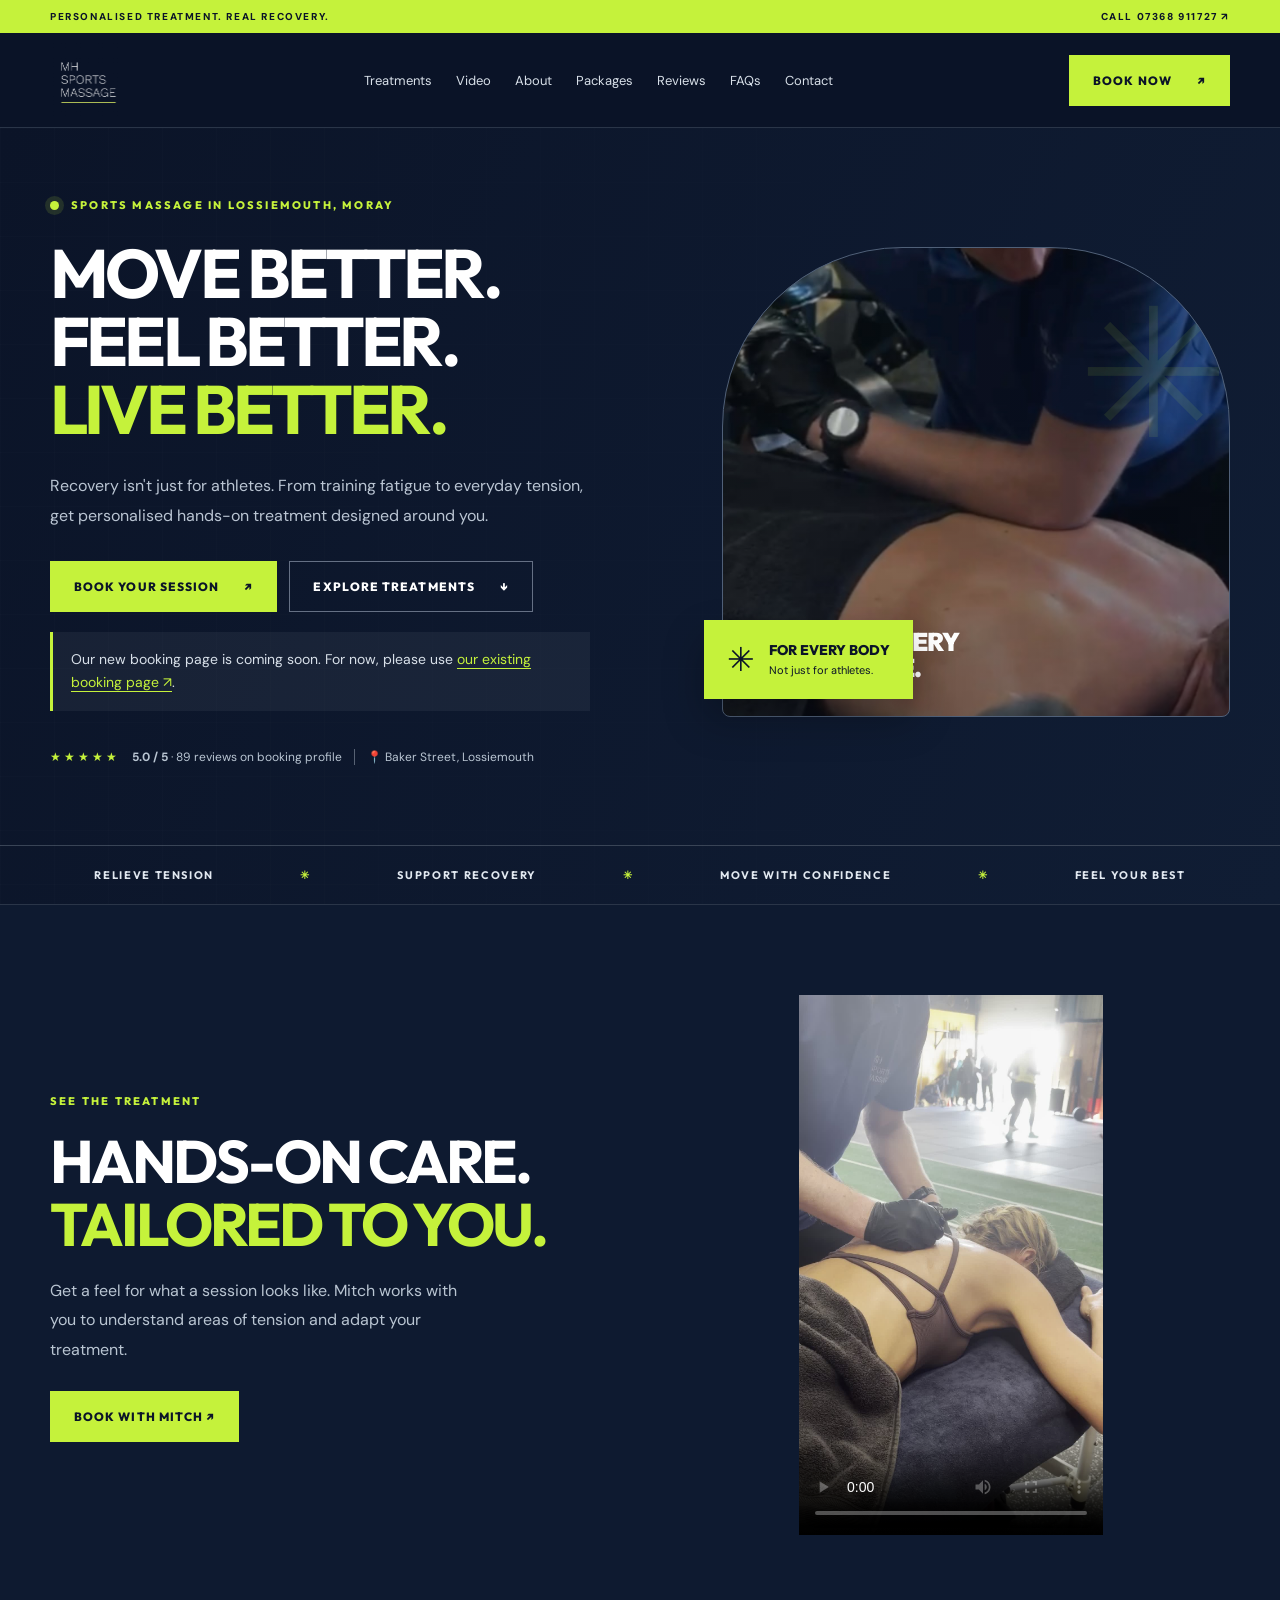
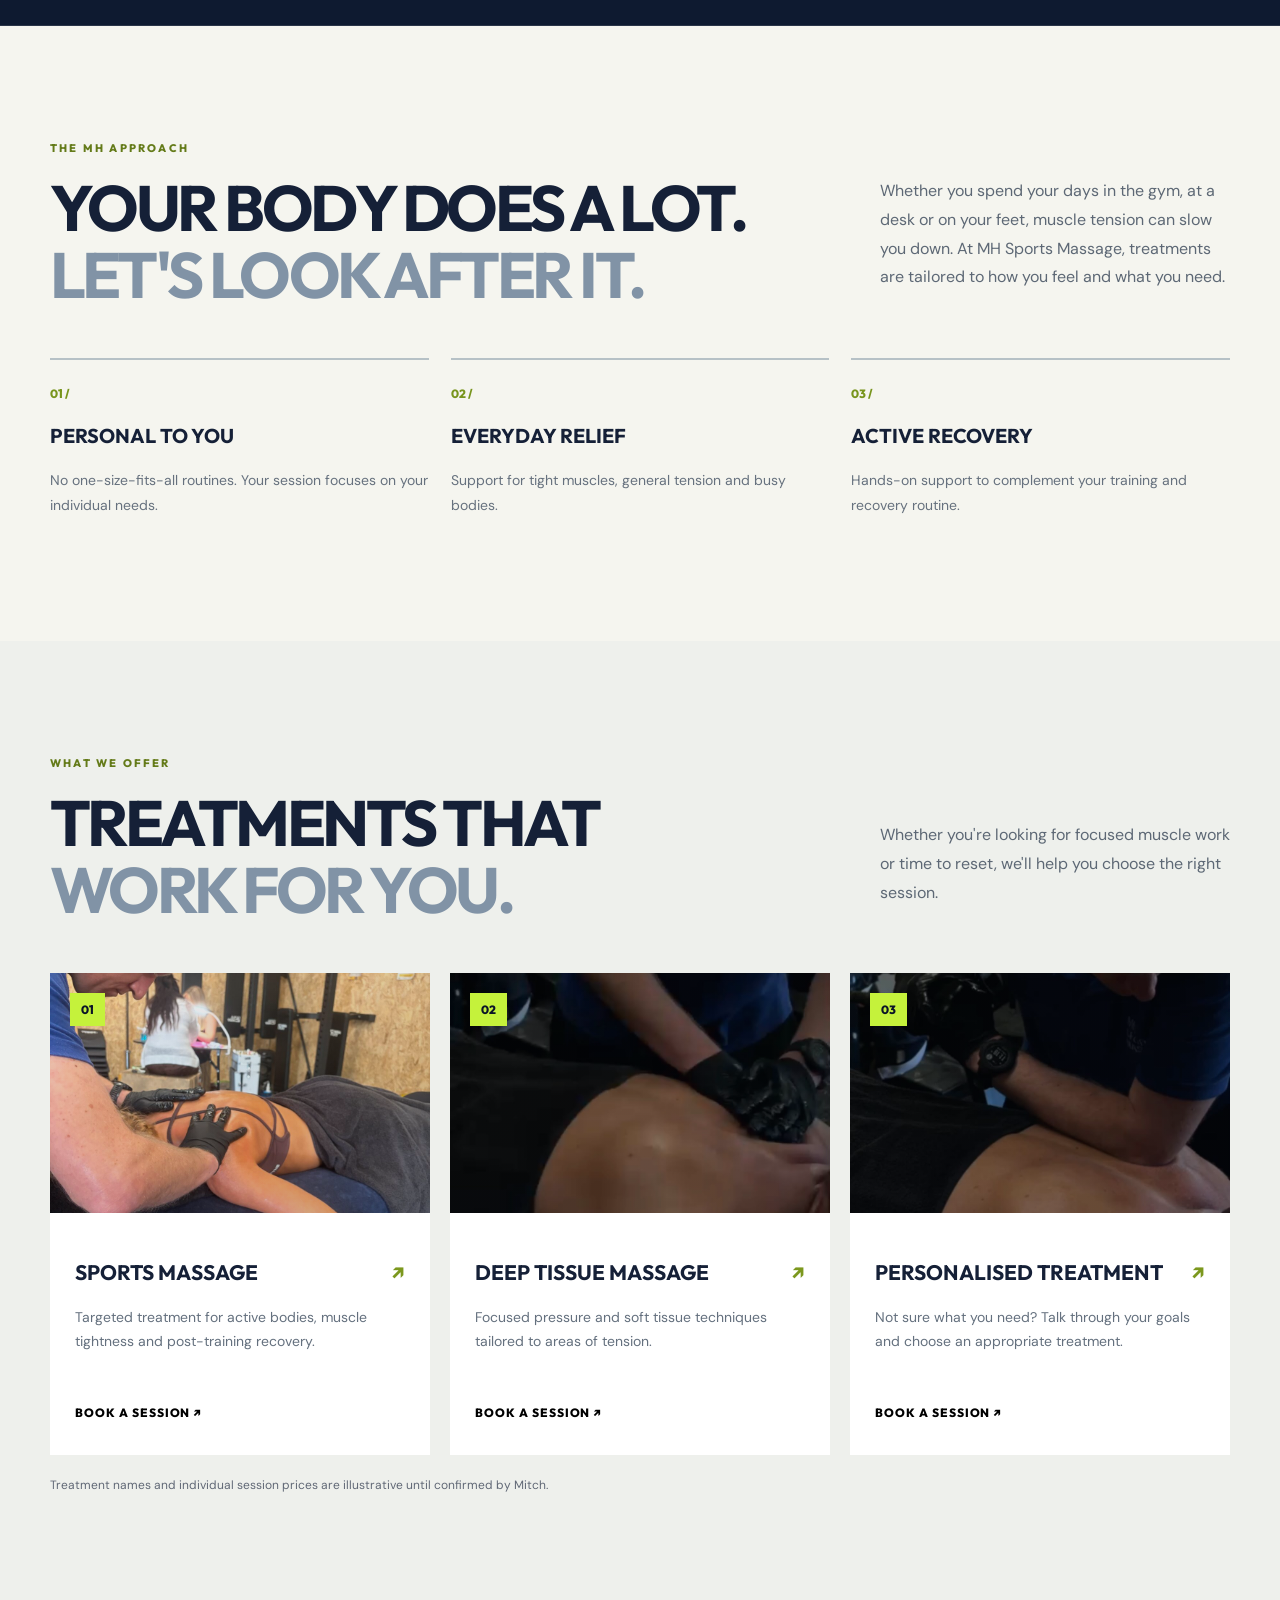
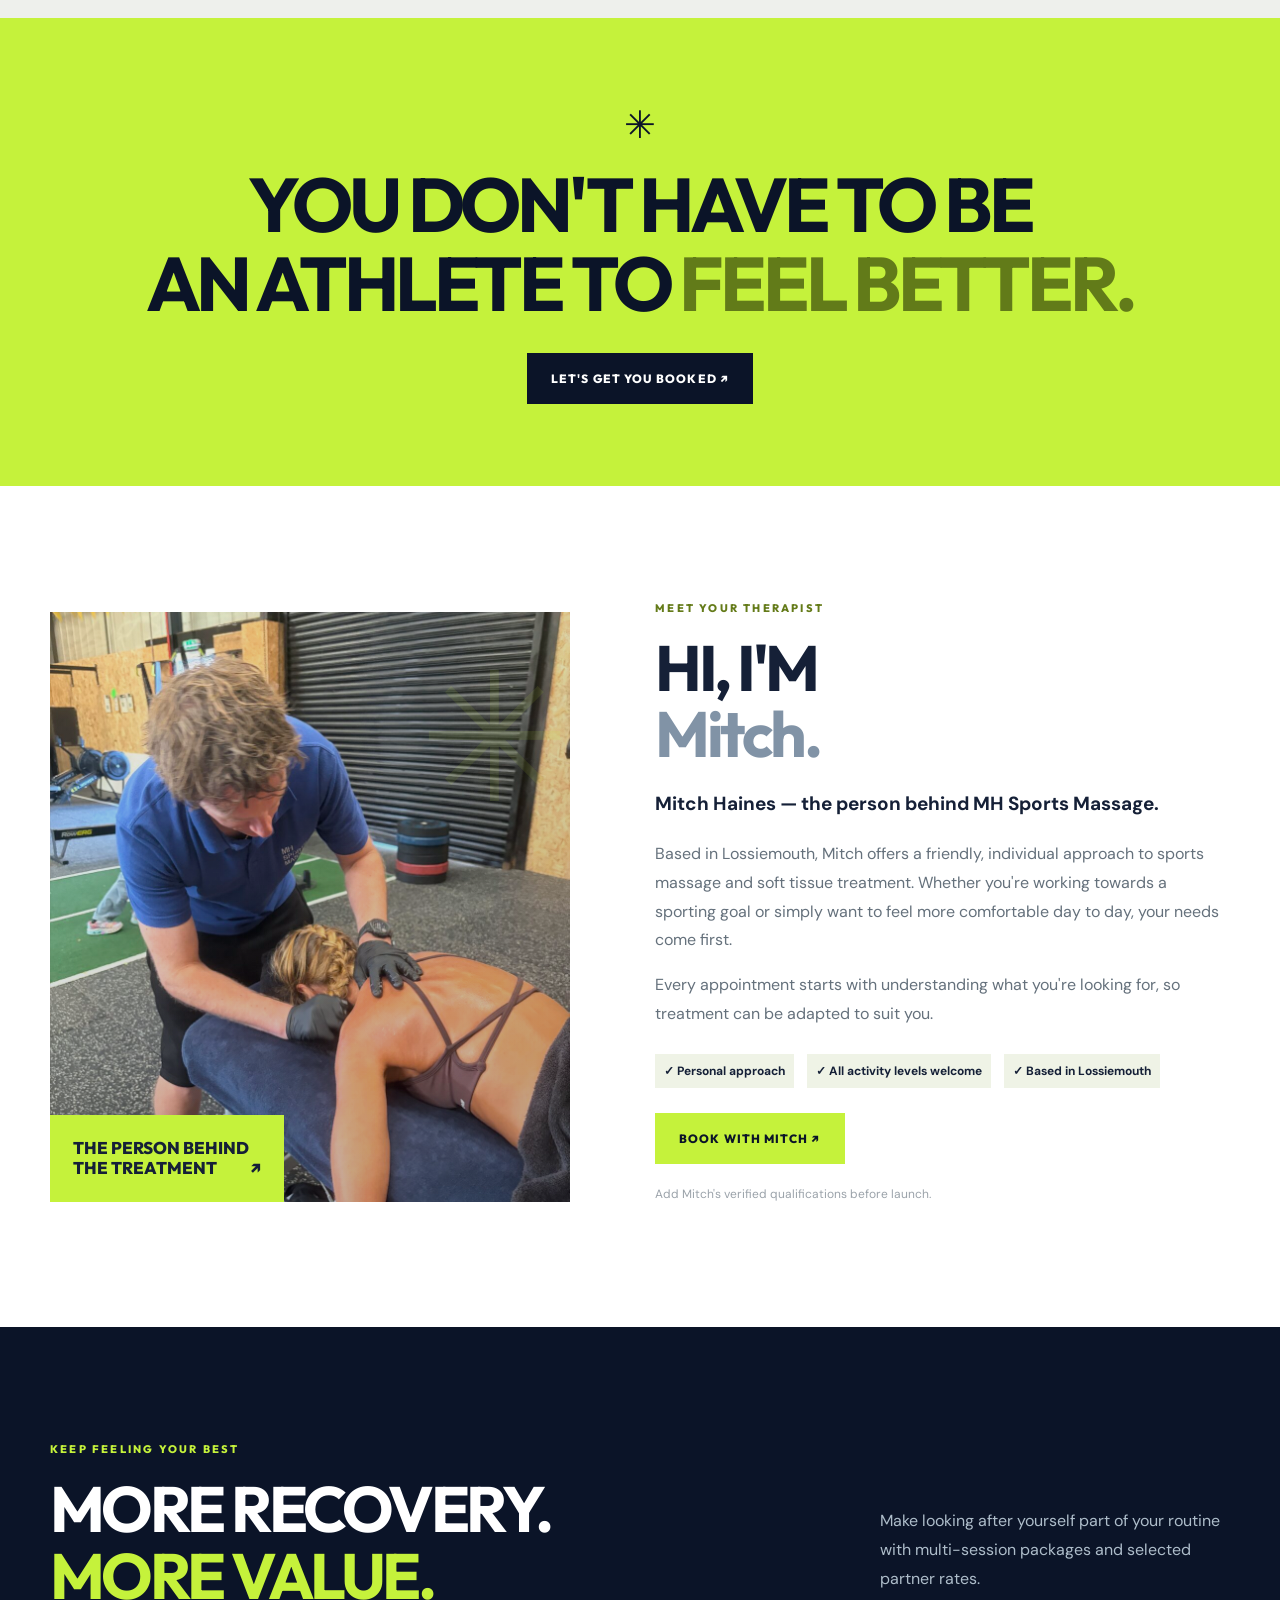
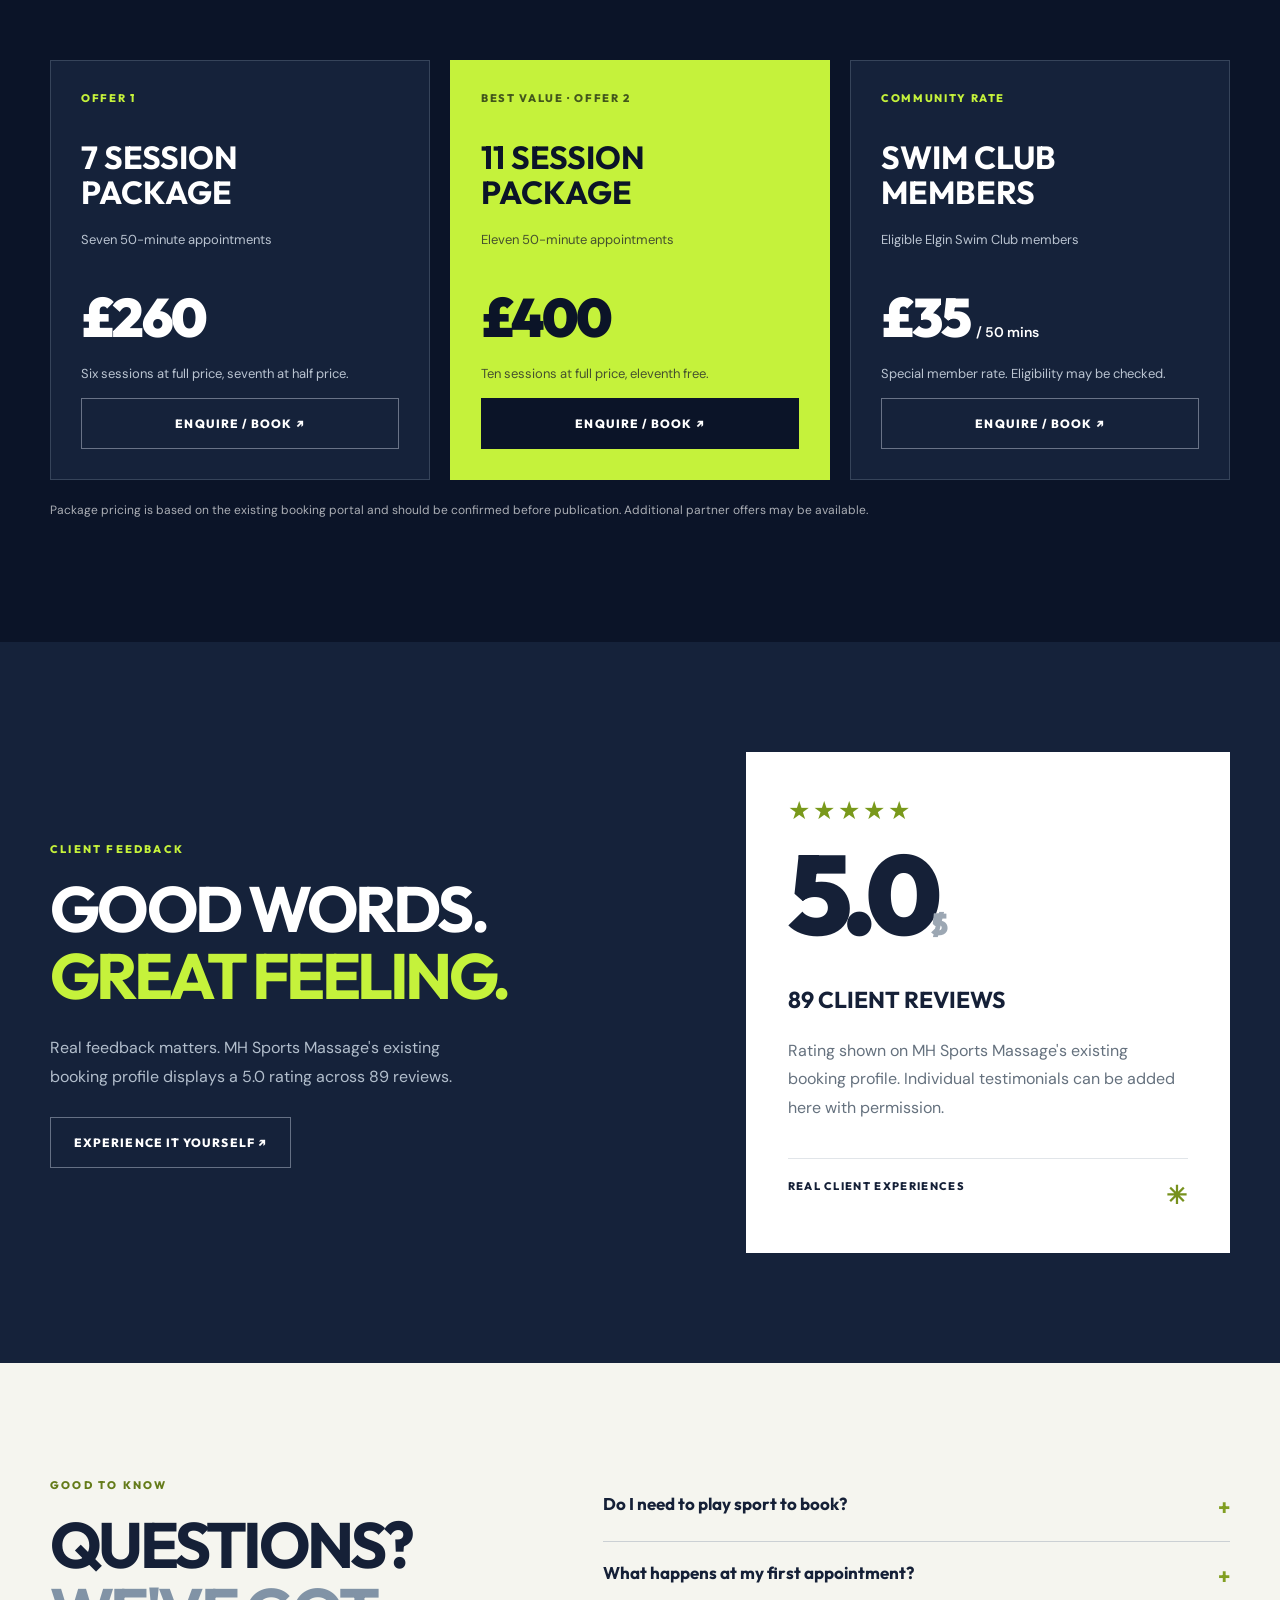
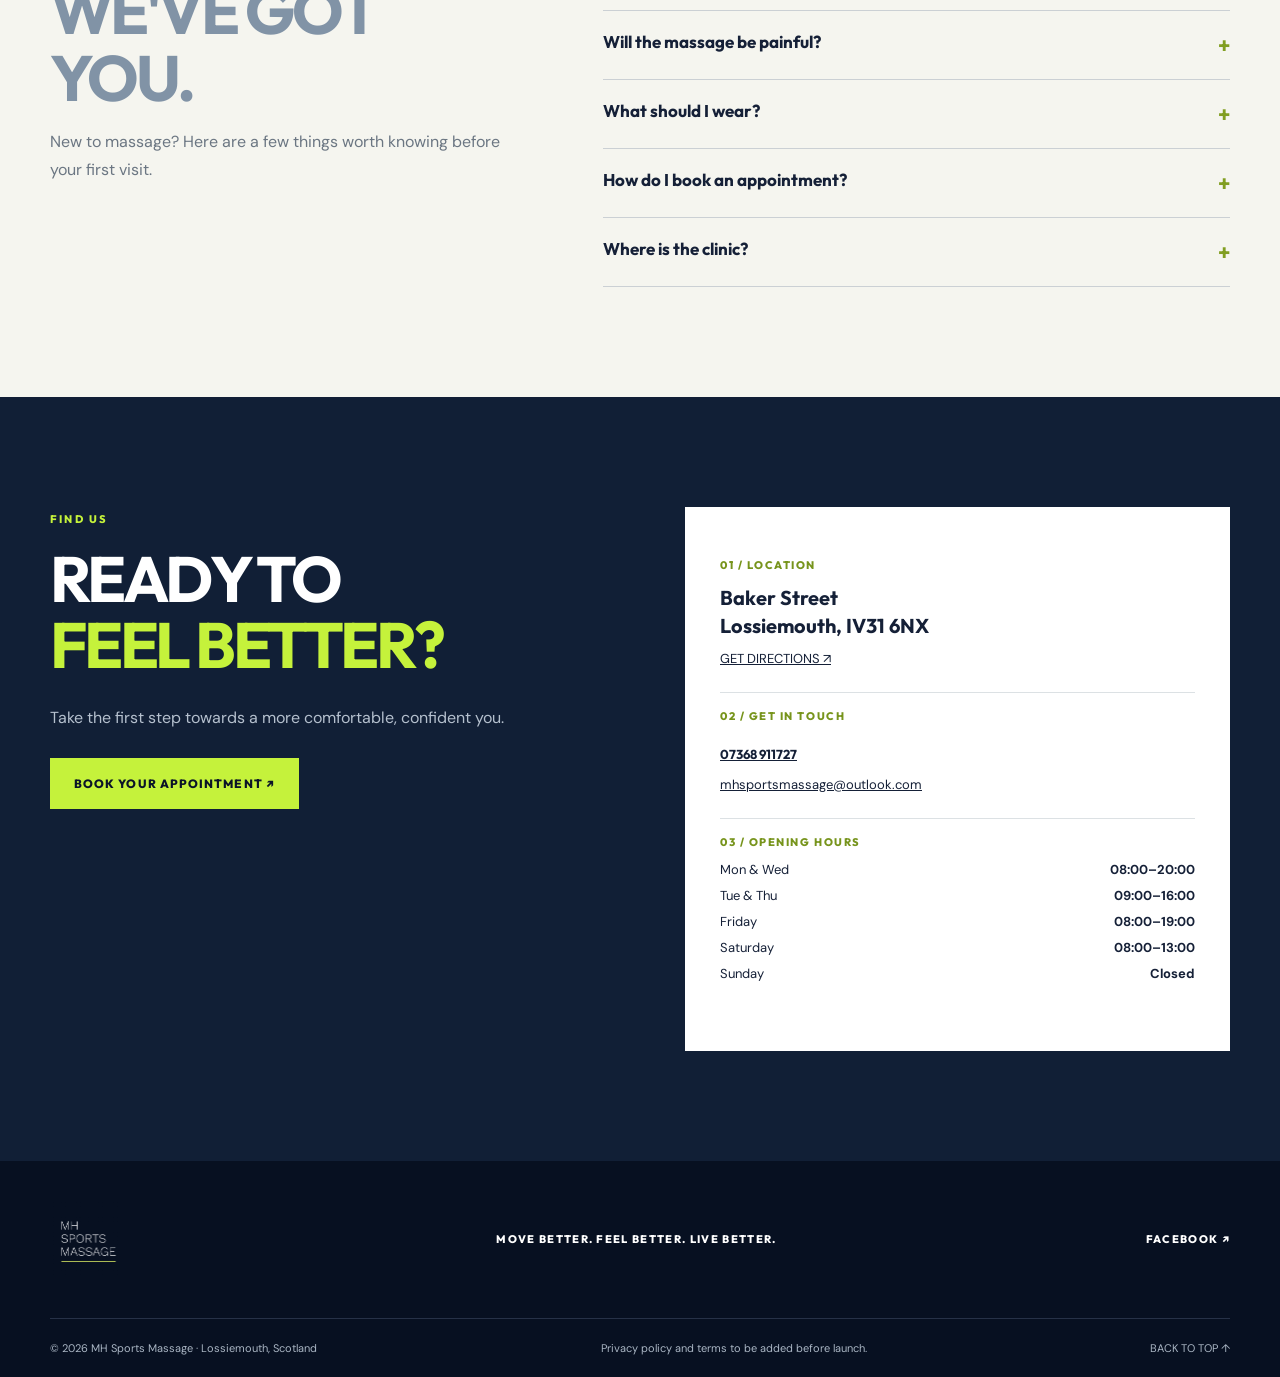
==== commit c65f24c0: "Update booking notice and remove script tags Removed unused script tags and added a booking notice w" ====
--- a/mh-sports-massage/index.html
+++ b/mh-sports-massage/index.html
@@ -12,11 +12,7 @@
   <link href="https://fonts.googleapis.com/css2?family=DM+Sans:wght@400;500;600;700&family=Outfit:wght@400;500;600;700;800;900&display=swap" rel="stylesheet">
   <link rel="stylesheet" href="styles.css">
 
-  <script src="config.js" defer></script>
-  <script src="script.js" defer></script>
-
   <style>
-    /* Use the existing filenames in your assets folder. */
     .hero-photo {
       background-image:
         linear-gradient(150deg, #20334d22, #0b142877),
@@ -50,6 +46,34 @@
         linear-gradient(145deg, #1a304511, #0b142844),
         url("assets/IMG_7087.jpg");
       background-position: center 35%;
+    }
+
+    .booking-notice {
+      margin-top: 20px;
+      max-width: 540px;
+      padding: 16px 18px;
+      border-left: 3px solid var(--lime, #c5f23b);
+      background: rgba(255, 255, 255, 0.05);
+      color: #d8e0e9;
+      font-size: 14px;
+      line-height: 1.7;
+    }
+
+    .booking-notice a,
+    .booking-url {
+      color: var(--lime, #c5f23b);
+      text-decoration: underline;
+      text-underline-offset: 4px;
+      overflow-wrap: anywhere;
+    }
+
+    .booking-content .booking-url {
+      display: inline-block;
+      margin-bottom: 24px;
+    }
+
+    .booking-content .btn {
+      max-width: 100%;
     }
   </style>
 </head>
@@ -75,6 +99,7 @@
       </a>
 
       <button
+        type="button"
         class="menu-toggle"
         id="menu-toggle"
         aria-controls="nav"
@@ -94,7 +119,7 @@
         <a href="#contact">Contact</a>
       </nav>
 
-      <button class="btn btn-lime nav-book" data-book>
+      <button type="button" class="btn btn-lime nav-book" data-book>
         BOOK NOW <span>↗</span>
       </button>
     </div>
@@ -124,12 +149,21 @@
           </p>
 
           <div class="hero-actions">
-            <button class="btn btn-lime" data-book>
+            <button type="button" class="btn btn-lime" data-book>
               BOOK YOUR SESSION <span>↗</span>
             </button>
             <a class="btn btn-outline" href="#services">
               EXPLORE TREATMENTS <span>↓</span>
             </a>
+          </div>
+
+          <div class="booking-notice">
+            Our new booking page is coming soon. For now, please use
+            <a
+              href="https://mhsportsmassage.setmore.com/"
+              target="_blank"
+              rel="noopener noreferrer"
+            >our existing booking page ↗</a>.
           </div>
 
           <div class="hero-proof">
@@ -175,7 +209,7 @@
             Get a feel for what a session looks like. Mitch works with
             you to understand areas of tension and adapt your treatment.
           </p>
-          <button class="btn btn-lime" data-book>
+          <button type="button" class="btn btn-lime" data-book>
             BOOK WITH MITCH ↗
           </button>
         </div>
@@ -270,7 +304,7 @@
                 Targeted treatment for active bodies, muscle tightness
                 and post-training recovery.
               </p>
-              <button class="text-link" data-book>
+              <button type="button" class="text-link" data-book>
                 BOOK A SESSION ↗
               </button>
             </div>
@@ -290,7 +324,7 @@
                 Focused pressure and soft tissue techniques tailored
                 to areas of tension.
               </p>
-              <button class="text-link" data-book>
+              <button type="button" class="text-link" data-book>
                 BOOK A SESSION ↗
               </button>
             </div>
@@ -310,7 +344,7 @@
                 Not sure what you need? Talk through your goals and
                 choose an appropriate treatment.
               </p>
-              <button class="text-link" data-book>
+              <button type="button" class="text-link" data-book>
                 BOOK A SESSION ↗
               </button>
             </div>
@@ -331,7 +365,7 @@
           YOU DON'T HAVE TO BE<br>
           AN ATHLETE TO <em>FEEL BETTER.</em>
         </h2>
-        <button class="btn btn-dark" data-book>
+        <button type="button" class="btn btn-dark" data-book>
           LET'S GET YOU BOOKED ↗
         </button>
       </div>
@@ -373,7 +407,7 @@
             <span>✓ Based in Lossiemouth</span>
           </div>
 
-          <button class="btn btn-lime" data-book>
+          <button type="button" class="btn btn-lime" data-book>
             BOOK WITH MITCH ↗
           </button>
 
@@ -406,7 +440,7 @@
             <p class="package-detail">
               Six sessions at full price, seventh at half price.
             </p>
-            <button class="btn btn-outline-light" data-book>
+            <button type="button" class="btn btn-outline-light" data-book>
               ENQUIRE / BOOK ↗
             </button>
           </article>
@@ -419,7 +453,7 @@
             <p class="package-detail">
               Ten sessions at full price, eleventh free.
             </p>
-            <button class="btn btn-dark" data-book>
+            <button type="button" class="btn btn-dark" data-book>
               ENQUIRE / BOOK ↗
             </button>
           </article>
@@ -432,7 +466,7 @@
             <p class="package-detail">
               Special member rate. Eligibility may be checked.
             </p>
-            <button class="btn btn-outline-light" data-book>
+            <button type="button" class="btn btn-outline-light" data-book>
               ENQUIRE / BOOK ↗
             </button>
           </article>
@@ -455,7 +489,7 @@
             Real feedback matters. MH Sports Massage's existing booking
             profile displays a 5.0 rating across 89 reviews.
           </p>
-          <button class="btn btn-outline" data-book>
+          <button type="button" class="btn btn-outline" data-book>
             EXPERIENCE IT YOURSELF ↗
           </button>
         </div>
@@ -536,8 +570,13 @@
               How do I book an appointment? <span>+</span>
             </summary>
             <p>
-              Use any Book Now button on this website to open the online
-              booking system when it has been connected, or call
+              Our new booking page is coming soon. For now, please use
+              <a
+                href="https://mhsportsmassage.setmore.com/"
+                target="_blank"
+                rel="noopener noreferrer"
+              >https://mhsportsmassage.setmore.com/</a>
+              to book your appointment, or call
               <a href="tel:+447368911727">07368 911727</a>.
             </p>
           </details>
@@ -561,7 +600,7 @@
           <p>
             Take the first step towards a more comfortable, confident you.
           </p>
-          <button class="btn btn-lime" data-book>
+          <button type="button" class="btn btn-lime" data-book>
             BOOK YOUR APPOINTMENT ↗
           </button>
         </div>
@@ -640,21 +679,121 @@
     id="booking-dialog"
     class="booking-dialog"
     aria-labelledby="booking-title"
+    aria-describedby="booking-description"
   >
     <div class="dialog-head">
       <div>
         <span class="kicker">MH SPORTS MASSAGE</span>
-        <h2 id="booking-title">BOOK YOUR SESSION</h2>
-      </div>
+        <h2 id="booking-title">BOOKING PAGE COMING SOON</h2>
+      </div>
+
       <button
+        type="button"
         id="close-booking"
         class="close-dialog"
         aria-label="Close booking"
+        autofocus
       >
         ✕
       </button>
     </div>
 
     <div id="booking-content" class="booking-content">
+      <p id="booking-description">
+        Our new booking page is coming soon. For now, please use our
+        existing booking page to arrange your appointment.
+      </p>
+
+      <a
+        class="booking-url"
+        href="https://mhsportsmassage.setmore.com/"
+        target="_blank"
+        rel="noopener noreferrer"
+      >
+        https://mhsportsmassage.setmore.com/
+      </a>
+
+      <div>
+        <a
+          class="btn btn-lime"
+          href="https://mhsportsmassage.setmore.com/"
+          target="_blank"
+          rel="noopener noreferrer"
+        >
+          BOOK ON SETMORE ↗
+        </a>
+      </div>
+
       <p>
-        Online booking is being connected. In the meantime, please+        Prefer to speak to Mitch?
+        <a href="tel:+447368911727">Call 07368 911727</a>.
+      </p>
+    </div>
+  </dialog>
+
+  <script>
+    (() => {
+      const year = document.getElementById("year");
+      const menuToggle = document.getElementById("menu-toggle");
+      const nav = document.getElementById("nav");
+      const bookingDialog = document.getElementById("booking-dialog");
+      const closeBooking = document.getElementById("close-booking");
+      const bookingUrl = "https://mhsportsmassage.setmore.com/";
+
+      year.textContent = new Date().getFullYear();
+
+      function closeMenu() {
+        nav.classList.remove("open");
+        menuToggle.setAttribute("aria-expanded", "false");
+        menuToggle.setAttribute("aria-label", "Open menu");
+      }
+
+      menuToggle.addEventListener("click", () => {
+        const isOpen = nav.classList.toggle("open");
+        menuToggle.setAttribute("aria-expanded", String(isOpen));
+        menuToggle.setAttribute(
+          "aria-label",
+          isOpen ? "Close menu" : "Open menu"
+        );
+      });
+
+      nav.querySelectorAll("a").forEach((link) => {
+        link.addEventListener("click", closeMenu);
+      });
+
+      document.addEventListener("keydown", (event) => {
+        if (event.key === "Escape") closeMenu();
+      });
+
+      document.querySelectorAll("[data-book]").forEach((button) => {
+        button.addEventListener("click", () => {
+          closeMenu();
+
+          if (typeof bookingDialog.showModal === "function") {
+            if (!bookingDialog.open) bookingDialog.showModal();
+          } else {
+            window.location.href = bookingUrl;
+          }
+        });
+      });
+
+      closeBooking.addEventListener("click", () => {
+        bookingDialog.close();
+      });
+
+      bookingDialog.addEventListener("click", (event) => {
+        if (event.target !== bookingDialog) return;
+
+        const bounds = bookingDialog.getBoundingClientRect();
+        const outside =
+          event.clientX < bounds.left ||
+          event.clientX > bounds.right ||
+          event.clientY < bounds.top ||
+          event.clientY > bounds.bottom;
+
+        if (outside) bookingDialog.close();
+      });
+    })();
+  </script>
+</body>
+</html>
